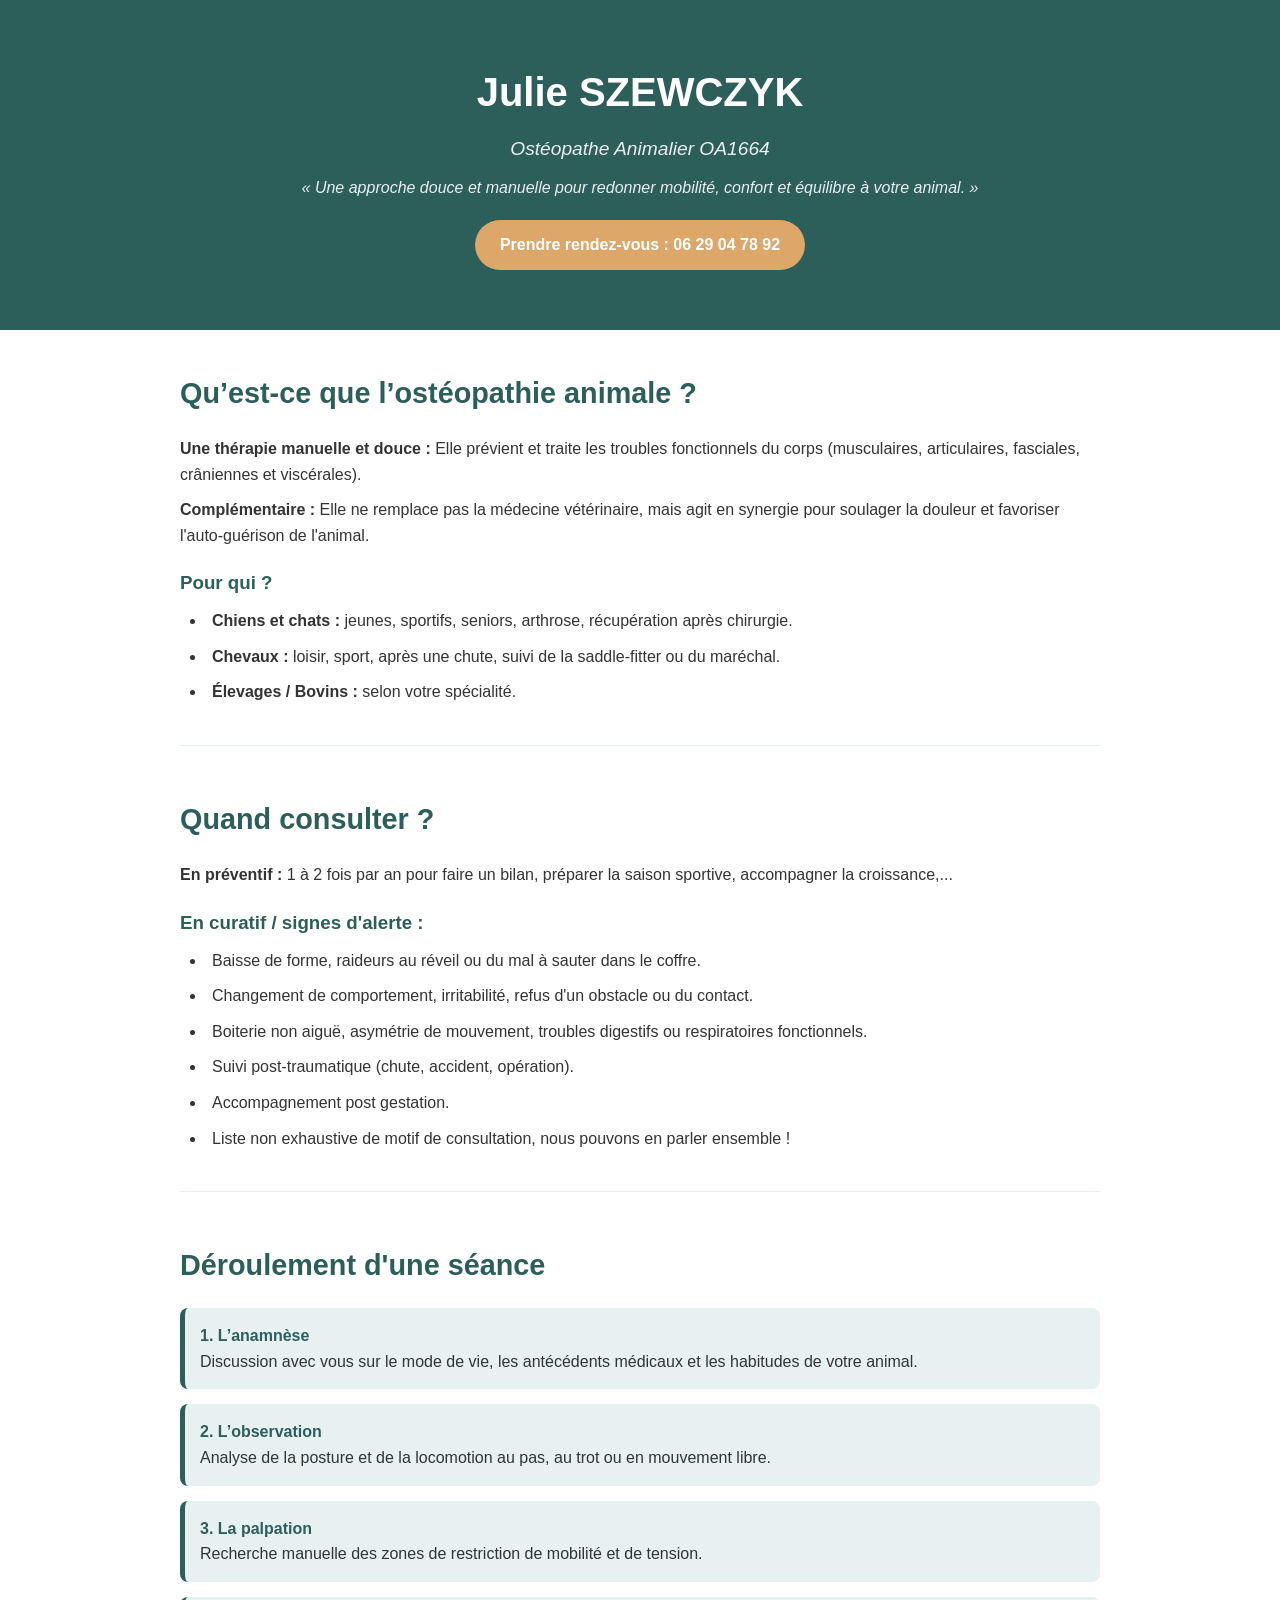
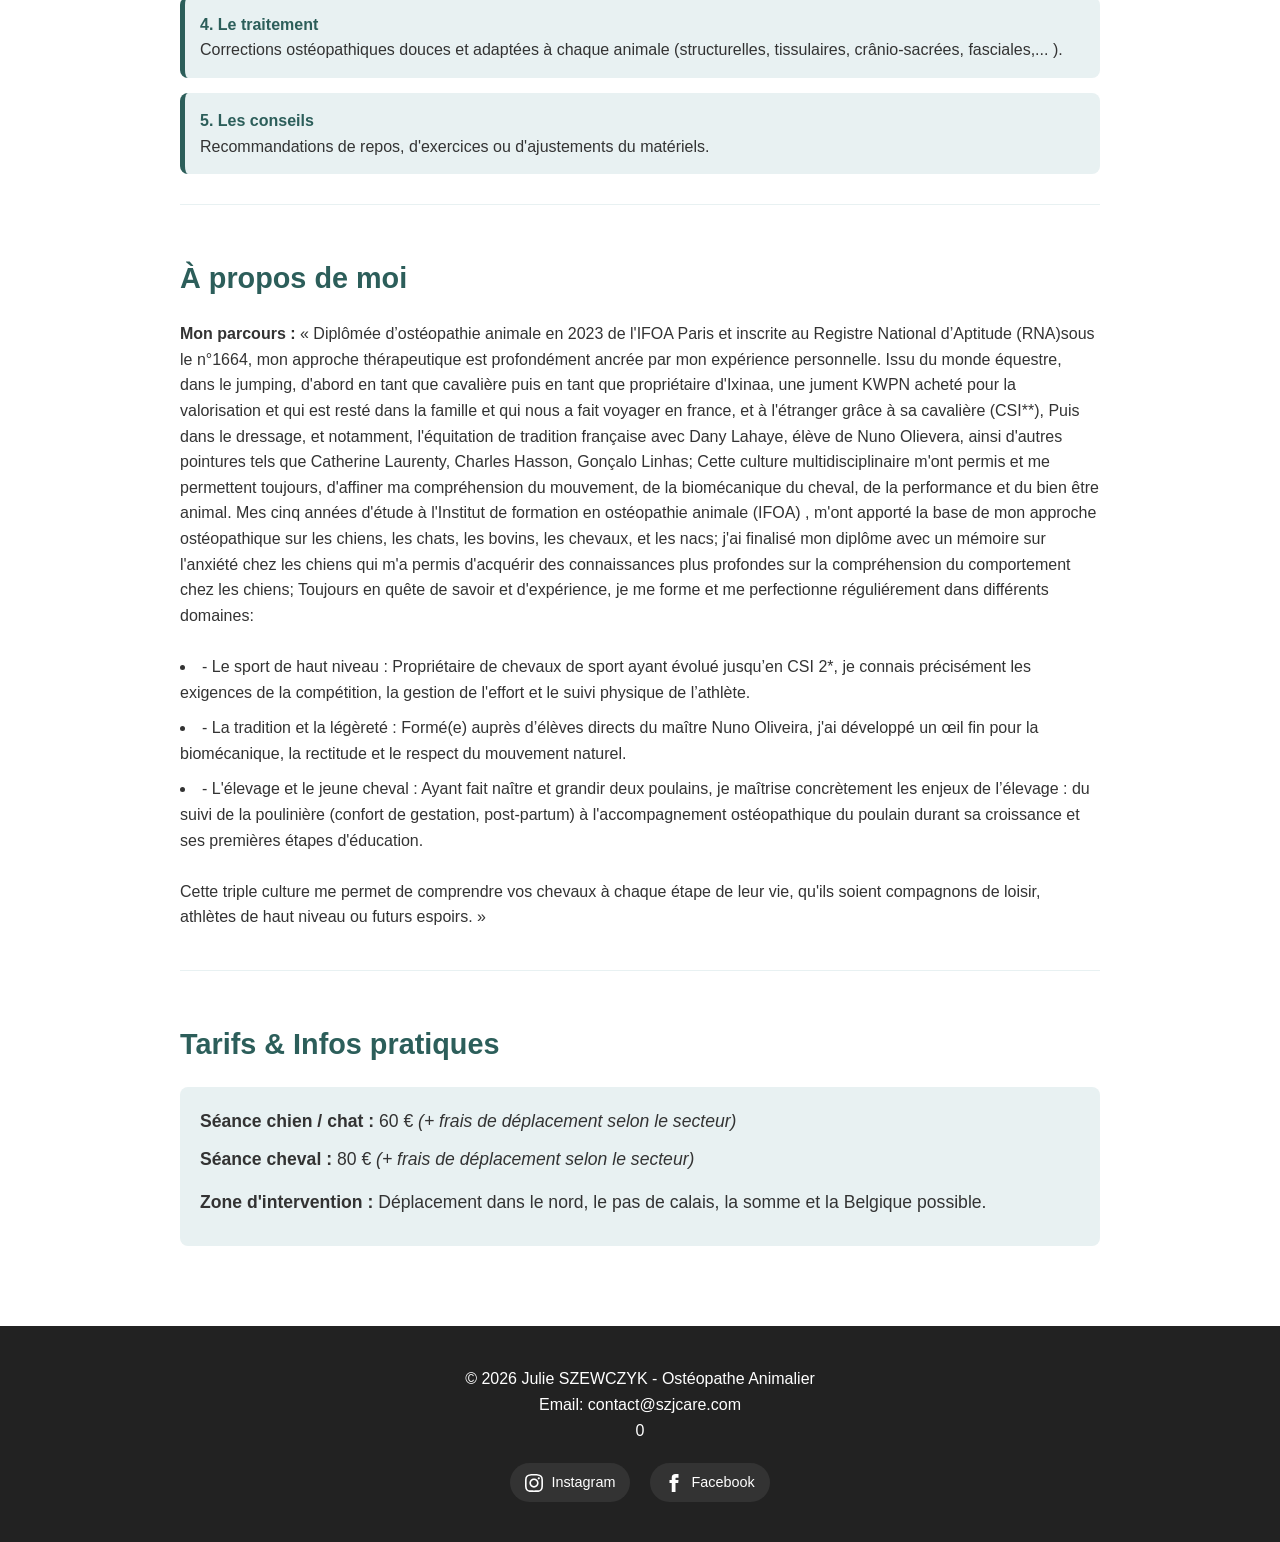
==== index.html @ c811818c "Add files via upload" ====
<!DOCTYPE html>
<html lang="fr">
<head>
    <meta charset="UTF-8">
    <meta name="viewport" content="width=device-width, initial-scale=1.0">
    <title>SZJCARE</title>
    <style>
        :root {
            --primary: #2c5e5a;
            --secondary: #e8f1f2;
            --text: #333333;
            --light: #ffffff;
            --accent: #dca769;
        }
        * {
            box-sizing: border-box;
            margin: 0;
            padding: 0;
        }
        body {
            font-family: 'Segoe UI', Tahoma, Geneva, Verdana, sans-serif;
            line-height: 1.6;
            color: var(--text);
            background-color: var(--light);
        }
        header {
            background-color: var(--primary);
            color: var(--light);
            padding: 60px 20px;
            text-align: center;
        }
        header h1 {
            font-size: 2.5rem;
            margin-bottom: 10px;
        }
        header p {
            font-size: 1.2rem;
            font-style: italic;
            opacity: 0.9;
        }
        .cta-btn {
            display: inline-block;
            background-color: var(--accent);
            color: var(--light);
            padding: 12px 25px;
            text-decoration: none;
            border-radius: 25px;
            font-weight: bold;
            margin-top: 20px;
            transition: background 0.3s;
        }
        .cta-btn:hover {
            background-color: #c79255;
        }
        .container {
            max-width: 960px;
            margin: 40px auto;
            padding: 0 20px;
        }
        section {
            margin-bottom: 50px;
            padding-bottom: 30px;
            border-bottom: 1px solid var(--secondary);
        }
        section:last-child {
            border-bottom: none;
        }
        h2 {
            color: var(--primary);
            margin-bottom: 20px;
            font-size: 1.8rem;
        }
        ul {
            list-style-position: inside;
            margin-left: 10px;
        }
        li {
            margin-bottom: 10px;
        }
        .steps {
            display: flex;
            flex-direction: column;
            gap: 15px;
        }
        .step-item {
            background: var(--secondary);
            padding: 15px;
            border-radius: 8px;
            border-left: 5px solid var(--primary);
        }
        .step-title {
            font-weight: bold;
            color: var(--primary);
        }
        .tarifs-box {
            background: var(--secondary);
            padding: 20px;
            border-radius: 8px;
            margin-top: 20px;
        }
        .tarifs-box p {
            margin-bottom: 10px;
            font-size: 1.1rem;
        }
        footer {
            background: #222;
            color: var(--light);
            text-align: center;
            padding: 40px 20px;
            margin-top: 50px;
        }
        .social-icons {
            margin-top: 20px;
            display: flex;
            justify-content: center;
            gap: 20px;
        }
        .social-icons a {
            color: var(--light);
            text-decoration: none;
            display: inline-flex;
            align-items: center;
            gap: 8px;
            background: #333;
            padding: 8px 15px;
            border-radius: 20px;
            font-size: 0.9rem;
            transition: background 0.3s;
        }
        .social-icons a:hover {
            background: var(--accent);
        }
        .social-icons svg {
            width: 18px;
            height: 18px;
            fill: currentColor;
        }
    </style>
</head>
<body>

    <header>
        <h1>Julie SZEWCZYK</h1>
        <p>Ostéopathe Animalier OA1664</p>
        <p style="font-size: 1rem; margin-top: 10px;">« Une approche douce et manuelle pour redonner mobilité, confort et équilibre à votre animal. »</p>
        <a href="tel:0629047892" class="cta-btn">Prendre rendez-vous : 06 29 04 78 92</a>
    </header>

    <div class="container">
        <section id="presentation">
            <h2>Qu’est-ce que l’ostéopathie animale ?</h2>
            <p><strong>Une thérapie manuelle et douce :</strong> Elle prévient et traite les troubles fonctionnels du corps (musculaires, articulaires, fasciales, crâniennes et viscérales).</p>
            <p style="margin-top: 10px;"><strong>Complémentaire :</strong> Elle ne remplace pas la médecine vétérinaire, mais agit en synergie pour soulager la douleur et favoriser l'auto-guérison de l'animal.</p>
            <h3 style="margin-top: 20px; color: var(--primary);">Pour qui ?</h3>
            <ul style="margin-top: 10px;">
                <li><strong>Chiens et chats :</strong> jeunes, sportifs, seniors, arthrose, récupération après chirurgie.</li>
                <li><strong>Chevaux :</strong> loisir, sport, après une chute, suivi de la saddle-fitter ou du maréchal.</li>
                <li><strong>Élevages / Bovins :</strong> selon votre spécialité.</li>
            </ul>
        </section>

        <section id="quand-consulter">
            <h2>Quand consulter ?</h2>
            <p><strong>En préventif :</strong> 1 à 2 fois par an pour faire un bilan, préparer la saison sportive, accompagner la croissance,...</p>
            <h3 style="margin-top: 20px; color: var(--primary);">En curatif / signes d'alerte :</h3>
            <ul style="margin-top: 10px;">
                <li>Baisse de forme, raideurs au réveil ou du mal à sauter dans le coffre.</li>
                <li>Changement de comportement, irritabilité, refus d'un obstacle ou du contact.</li>
                <li>Boiterie non aiguë, asymétrie de mouvement, troubles digestifs ou respiratoires fonctionnels.</li>
                <li>Suivi post-traumatique (chute, accident, opération).</li>
				<li>Accompagnement post gestation. </li>
				<li>Liste non exhaustive de motif de consultation, nous pouvons en parler ensemble ! </li>
            </ul>
        </section>

        <section id="deroulement">
            <h2>Déroulement d'une séance</h2>
            <div class="steps">
                <div class="step-item">
                    <div class="step-title">1. L’anamnèse</div>
                    <p>Discussion avec vous sur le mode de vie, les antécédents médicaux et les habitudes de votre animal.</p>
                </div>
                <div class="step-item">
                    <div class="step-title">2. L’observation</div>
                    <p>Analyse de la posture et de la locomotion au pas, au trot ou en mouvement libre.</p>
                </div>
                <div class="step-item">
                    <div class="step-title">3. La palpation</div>
                    <p>Recherche manuelle des zones de restriction de mobilité et de tension.</p>
                </div>
                <div class="step-item">
                    <div class="step-title">4. Le traitement</div>
                    <p>Corrections ostéopathiques douces et adaptées à chaque animale (structurelles, tissulaires, crânio-sacrées, fasciales,... ).</p>
                </div>
                <div class="step-item">
                    <div class="step-title">5. Les conseils</div>
                    <p>Recommandations de repos, d'exercices ou d'ajustements du matériels.</p>
                </div>
            </div>
        </section>

        <section id="a-propos">
            <h2>À propos de moi</h2>
            <p><strong>Mon parcours :</strong> 
			« Diplômée d’ostéopathie animale en 2023 de l'IFOA Paris et inscrite au Registre National d’Aptitude (RNA)sous le n°1664, mon approche thérapeutique est profondément ancrée par mon expérience personnelle. Issu du monde équestre, dans le jumping, d'abord en tant que cavalière puis en tant que propriétaire d'Ixinaa, une jument KWPN acheté pour la valorisation et qui est resté dans la famille et qui nous a fait voyager en france, et à l'étranger grâce à sa cavalière (CSI**), Puis dans le dressage, et notamment, l'équitation de tradition française avec Dany Lahaye, élève de Nuno Olievera, ainsi d'autres pointures tels que Catherine Laurenty, Charles Hasson, Gonçalo Linhas; Cette culture multidisciplinaire m'ont permis et me permettent toujours, d'affiner ma compréhension du mouvement, de la biomécanique du cheval, de la performance et du bien être animal. Mes cinq années d'étude à l'Institut de formation en ostéopathie animale (IFOA) , m'ont apporté la base de mon approche ostéopathique sur les chiens, les chats, les bovins, les chevaux, et les nacs; j'ai finalisé mon diplôme avec un mémoire sur l'anxiété chez les chiens qui m'a permis d'acquérir des connaissances plus profondes sur la compréhension du comportement chez les chiens; Toujours en quête de savoir et d'expérience, je me forme et me perfectionne réguliérement dans différents domaines:
<p><br><li>- Le sport de haut niveau : Propriétaire de chevaux de sport ayant évolué jusqu’en CSI 2*, je connais précisément les exigences de la compétition, la gestion de l'effort et le suivi physique de l’athlète.
<p><li>- La tradition et la légèreté : Formé(e) auprès d’élèves directs du maître Nuno Oliveira, j'ai développé un œil fin pour la biomécanique, la rectitude et le respect du mouvement naturel.
<p><li>- L'élevage et le jeune cheval : Ayant fait naître et grandir deux poulains, je maîtrise concrètement les enjeux de l’élevage : du suivi de la poulinière (confort de gestation, post-partum) à l'accompagnement ostéopathique du poulain durant sa croissance et ses premières étapes d'éducation.
<p><br>Cette triple culture me permet de comprendre vos chevaux à chaque étape de leur vie, qu'ils soient compagnons de loisir, athlètes de haut niveau ou futurs espoirs. »

        </section>

        <section id="tarifs">
            <h2>Tarifs & Infos pratiques</h2>
            <div class="tarifs-box">
                <p><strong>Séance chien / chat :</strong> 60 € <em>(+ frais de déplacement selon le secteur)</em></p>
                <p><strong>Séance cheval :</strong> 80 € <em>(+ frais de déplacement selon le secteur)</em></p>
                <p style="margin-top: 15px;"><strong>Zone d'intervention :</strong> Déplacement dans le nord, le pas de calais, la somme et la Belgique possible.</p>
            </div>
        </section>
    </div>

    <footer>
        <p>© 2026 Julie SZEWCZYK - Ostéopathe Animalier</p>
        <p>Email: contact@szjcare.com</p>
        0
        <div class="social-icons">
            <!-- Instagram Icon -->
            <a href="https://instagram.com/szjosteo" target="_blank">
                <svg viewBox="0 0 24 24"><path d="M12 2.163c3.204 0 3.584.012 4.85.07 3.252.148 4.771 1.691 4.919 4.919.058 1.265.069 1.645.069 4.849 0 3.205-.012 3.584-.069 4.849-.149 3.225-1.664 4.771-4.919 4.919-1.266.058-1.644.07-4.85.07-3.204 0-3.584-.012-4.849-.07-3.26-.149-4.771-1.699-4.919-4.92-.058-1.265-.07-1.644-.07-4.849 0-3.204.013-3.583.07-4.849.149-3.227 1.664-4.771 4.919-4.919 1.266-.057 1.645-.069 4.849-.069zm0-2c-3.259 0-3.667.014-4.947.072-4.358.2-6.78 2.618-6.98 6.98-.059 1.281-.073 1.689-.073 4.948 0 3.259.014 3.668.072 4.948.2 4.358 2.618 6.78 6.98 6.98 1.281.058 1.689.072 4.948.072 3.259 0 3.668-.014 4.948-.072 4.354-.2 6.782-2.618 6.979-6.98.059-1.28.073-1.689.073-4.948 0-3.259-.014-3.667-.072-4.947-.196-4.354-2.617-6.78-6.979-6.98-1.281-.059-1.69-.073-4.949-.073zm0 5.838c-3.403 0-6.162 2.759-6.162 6.162s2.759 6.163 6.162 6.163 6.162-2.759 6.162-6.163c0-3.403-2.759-6.162-6.162-6.162zm0 10.162c-2.209 0-4-1.79-4-4 0-2.209 1.791-4 4-4s4 1.791 4 4c0 2.21-1.791 4-4 4zm6.406-11.845c-.796 0-1.441.645-1.441 1.44s.645 1.44 1.441 1.44c.795 0 1.439-.645 1.439-1.44s-.644-1.44-1.439-1.44z"/></svg>
                Instagram
            </a>
            <!-- Facebook Icon -->
            <a href="https://facebook.com" target="_blank">
                <svg viewBox="0 0 24 24"><path d="M9 8h-3v4h3v12h5v-12h3.642l.358-4h-4v-1.667c0-.955.192-1.333 1.115-1.333h2.885v-5h-3.808c-3.596 0-5.192 1.583-5.192 4.615v3.385z"/></svg>
                Facebook
            </a>
        </div>
    </footer>

</body>
</html>
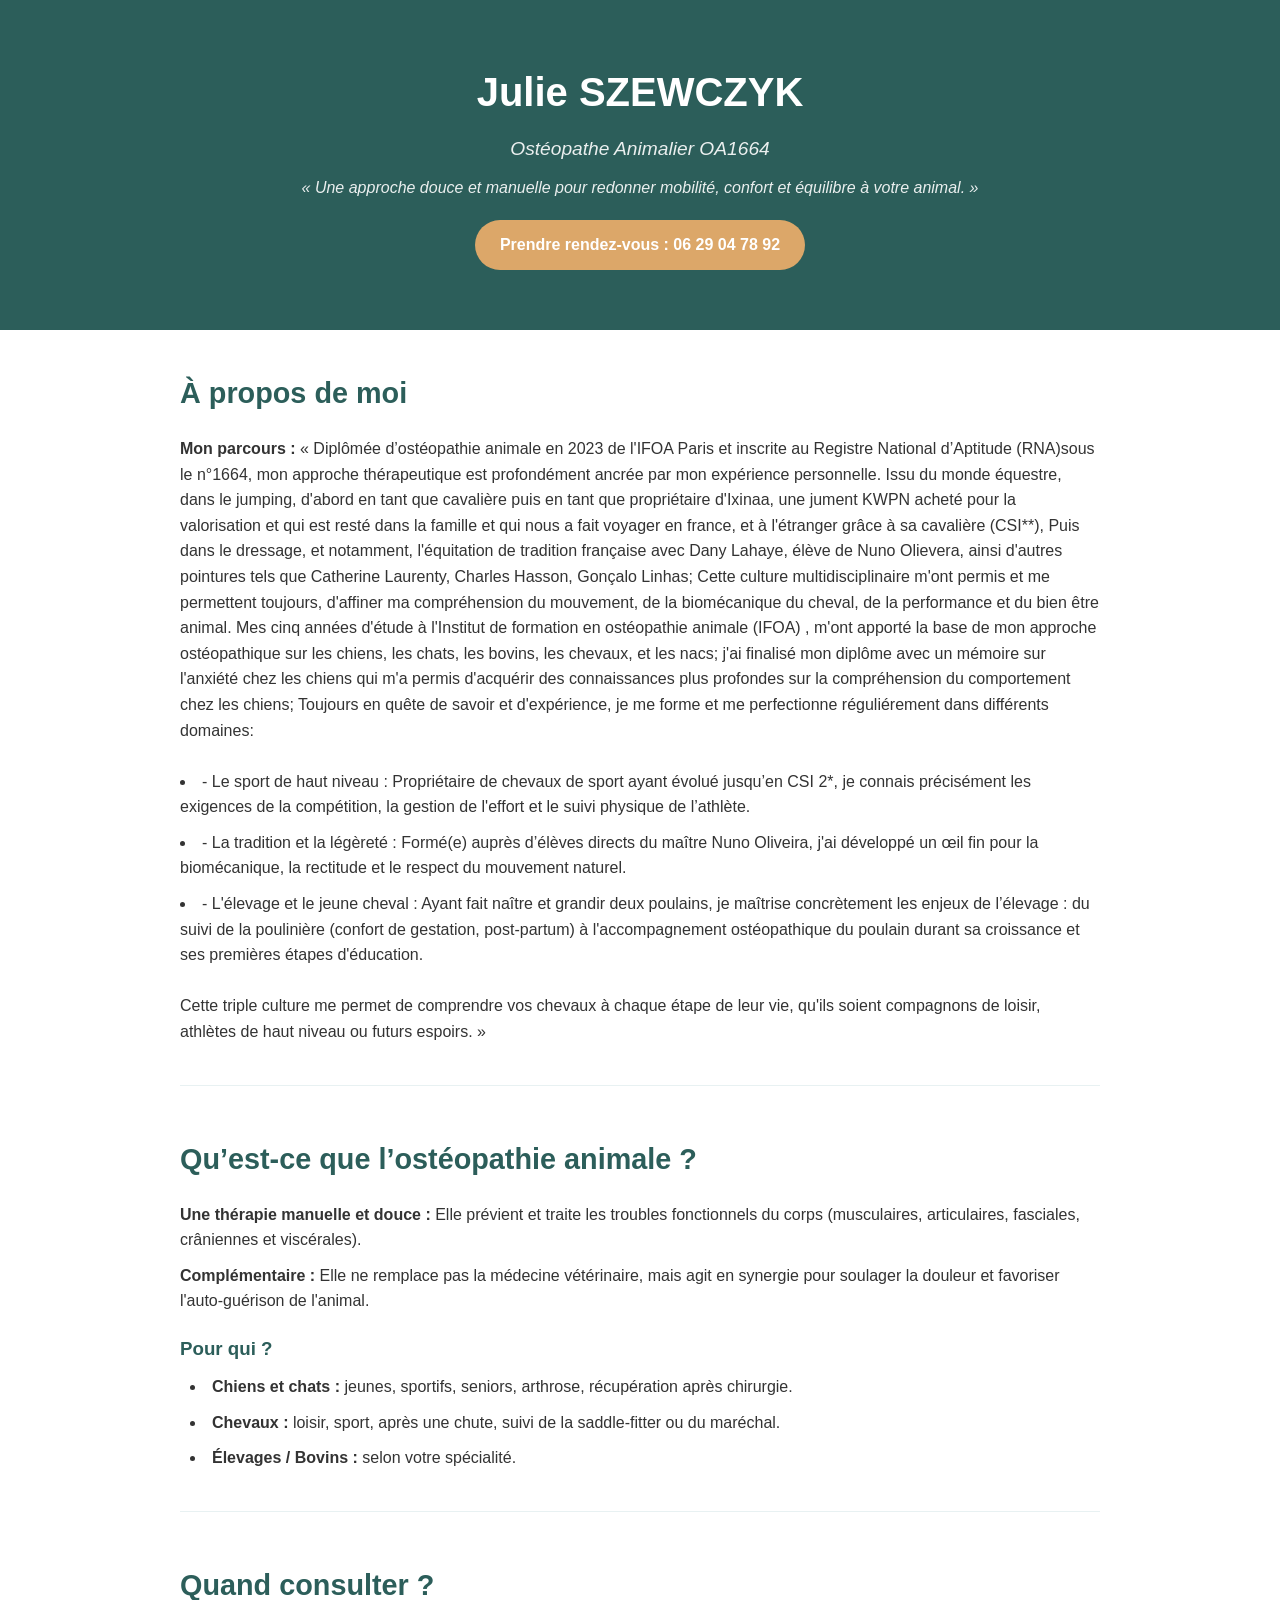
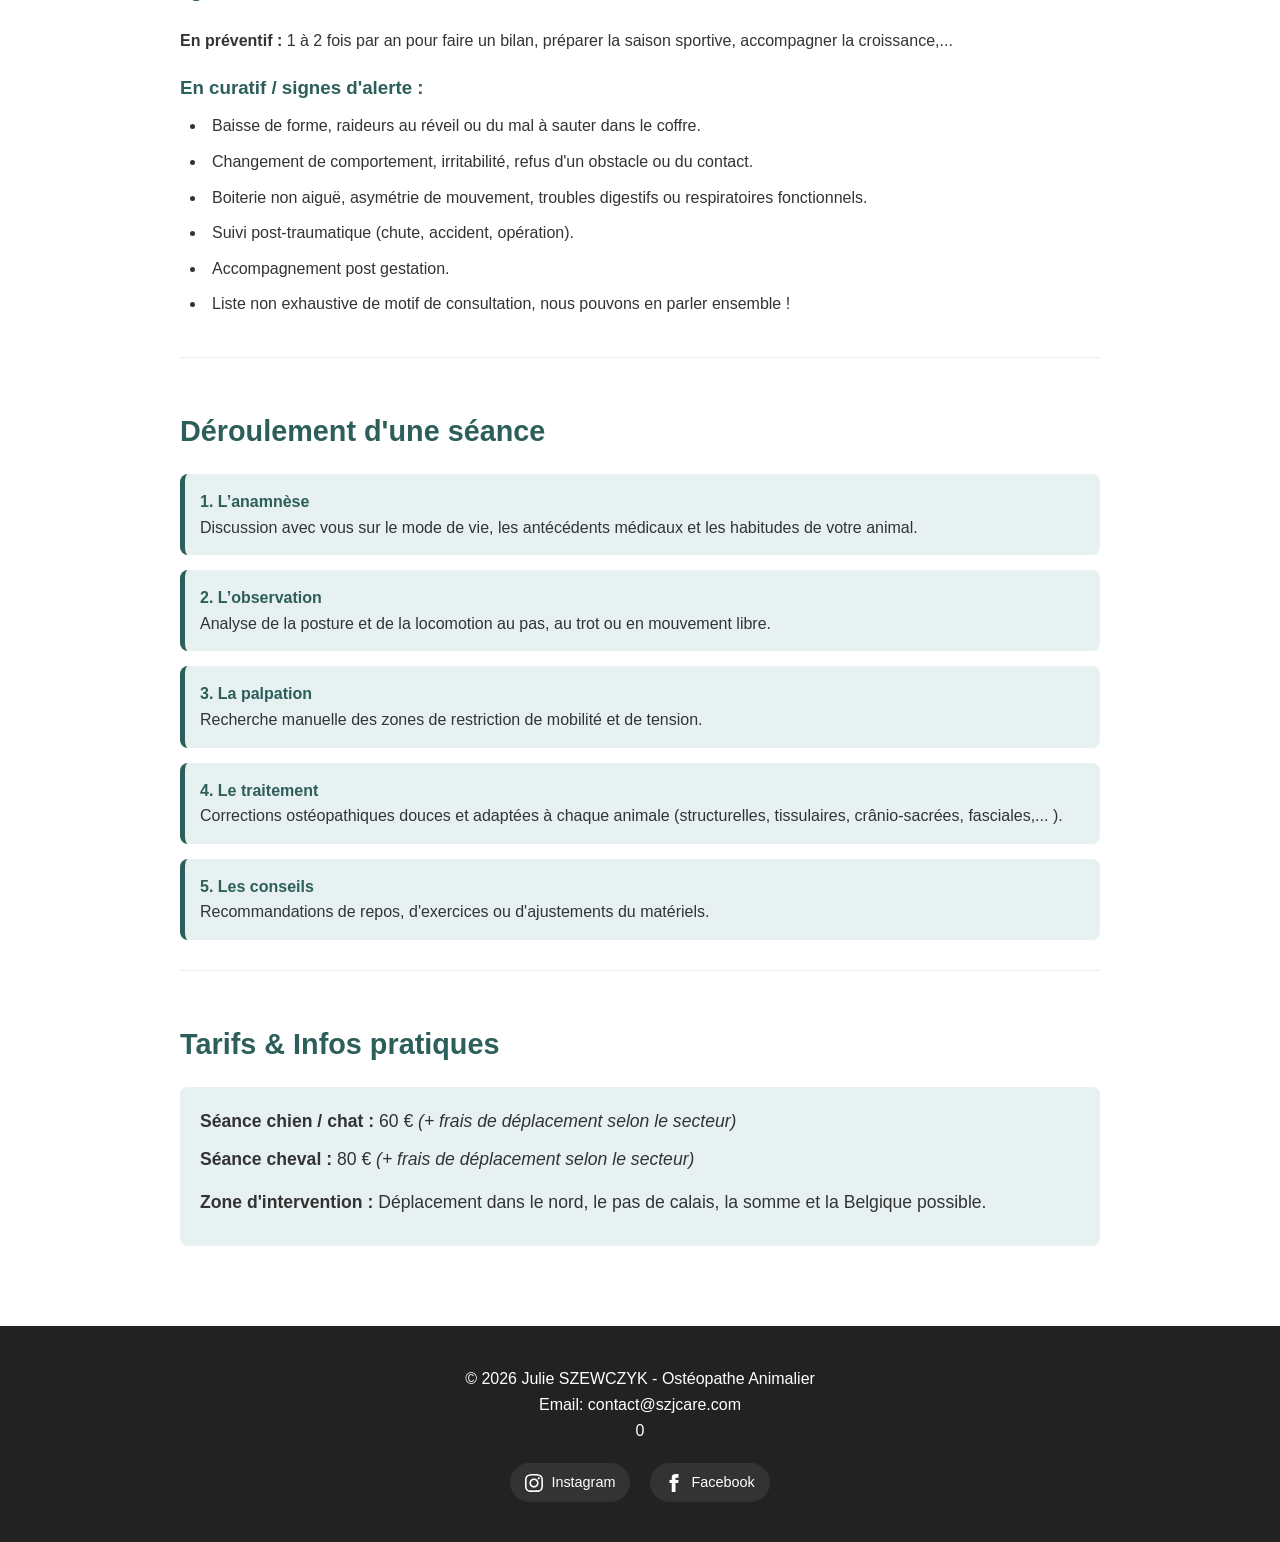
==== commit b5275141: "Add files via upload" ====
--- a/index.html
+++ b/index.html
@@ -147,6 +147,17 @@
     </header>
 
     <div class="container">
+	        <section id="a-propos">
+            <h2>À propos de moi</h2>
+            <p><strong>Mon parcours :</strong> 
+			« Diplômée d’ostéopathie animale en 2023 de l'IFOA Paris et inscrite au Registre National d’Aptitude (RNA)sous le n°1664, mon approche thérapeutique est profondément ancrée par mon expérience personnelle. Issu du monde équestre, dans le jumping, d'abord en tant que cavalière puis en tant que propriétaire d'Ixinaa, une jument KWPN acheté pour la valorisation et qui est resté dans la famille et qui nous a fait voyager en france, et à l'étranger grâce à sa cavalière (CSI**), Puis dans le dressage, et notamment, l'équitation de tradition française avec Dany Lahaye, élève de Nuno Olievera, ainsi d'autres pointures tels que Catherine Laurenty, Charles Hasson, Gonçalo Linhas; Cette culture multidisciplinaire m'ont permis et me permettent toujours, d'affiner ma compréhension du mouvement, de la biomécanique du cheval, de la performance et du bien être animal. Mes cinq années d'étude à l'Institut de formation en ostéopathie animale (IFOA) , m'ont apporté la base de mon approche ostéopathique sur les chiens, les chats, les bovins, les chevaux, et les nacs; j'ai finalisé mon diplôme avec un mémoire sur l'anxiété chez les chiens qui m'a permis d'acquérir des connaissances plus profondes sur la compréhension du comportement chez les chiens; Toujours en quête de savoir et d'expérience, je me forme et me perfectionne réguliérement dans différents domaines:
+<p><br><li>- Le sport de haut niveau : Propriétaire de chevaux de sport ayant évolué jusqu’en CSI 2*, je connais précisément les exigences de la compétition, la gestion de l'effort et le suivi physique de l’athlète.
+<p><li>- La tradition et la légèreté : Formé(e) auprès d’élèves directs du maître Nuno Oliveira, j'ai développé un œil fin pour la biomécanique, la rectitude et le respect du mouvement naturel.
+<p><li>- L'élevage et le jeune cheval : Ayant fait naître et grandir deux poulains, je maîtrise concrètement les enjeux de l’élevage : du suivi de la poulinière (confort de gestation, post-partum) à l'accompagnement ostéopathique du poulain durant sa croissance et ses premières étapes d'éducation.
+<p><br>Cette triple culture me permet de comprendre vos chevaux à chaque étape de leur vie, qu'ils soient compagnons de loisir, athlètes de haut niveau ou futurs espoirs. »
+
+        </section>
+
         <section id="presentation">
             <h2>Qu’est-ce que l’ostéopathie animale ?</h2>
             <p><strong>Une thérapie manuelle et douce :</strong> Elle prévient et traite les troubles fonctionnels du corps (musculaires, articulaires, fasciales, crâniennes et viscérales).</p>
@@ -198,18 +209,6 @@
                 </div>
             </div>
         </section>
-
-        <section id="a-propos">
-            <h2>À propos de moi</h2>
-            <p><strong>Mon parcours :</strong> 
-			« Diplômée d’ostéopathie animale en 2023 de l'IFOA Paris et inscrite au Registre National d’Aptitude (RNA)sous le n°1664, mon approche thérapeutique est profondément ancrée par mon expérience personnelle. Issu du monde équestre, dans le jumping, d'abord en tant que cavalière puis en tant que propriétaire d'Ixinaa, une jument KWPN acheté pour la valorisation et qui est resté dans la famille et qui nous a fait voyager en france, et à l'étranger grâce à sa cavalière (CSI**), Puis dans le dressage, et notamment, l'équitation de tradition française avec Dany Lahaye, élève de Nuno Olievera, ainsi d'autres pointures tels que Catherine Laurenty, Charles Hasson, Gonçalo Linhas; Cette culture multidisciplinaire m'ont permis et me permettent toujours, d'affiner ma compréhension du mouvement, de la biomécanique du cheval, de la performance et du bien être animal. Mes cinq années d'étude à l'Institut de formation en ostéopathie animale (IFOA) , m'ont apporté la base de mon approche ostéopathique sur les chiens, les chats, les bovins, les chevaux, et les nacs; j'ai finalisé mon diplôme avec un mémoire sur l'anxiété chez les chiens qui m'a permis d'acquérir des connaissances plus profondes sur la compréhension du comportement chez les chiens; Toujours en quête de savoir et d'expérience, je me forme et me perfectionne réguliérement dans différents domaines:
-<p><br><li>- Le sport de haut niveau : Propriétaire de chevaux de sport ayant évolué jusqu’en CSI 2*, je connais précisément les exigences de la compétition, la gestion de l'effort et le suivi physique de l’athlète.
-<p><li>- La tradition et la légèreté : Formé(e) auprès d’élèves directs du maître Nuno Oliveira, j'ai développé un œil fin pour la biomécanique, la rectitude et le respect du mouvement naturel.
-<p><li>- L'élevage et le jeune cheval : Ayant fait naître et grandir deux poulains, je maîtrise concrètement les enjeux de l’élevage : du suivi de la poulinière (confort de gestation, post-partum) à l'accompagnement ostéopathique du poulain durant sa croissance et ses premières étapes d'éducation.
-<p><br>Cette triple culture me permet de comprendre vos chevaux à chaque étape de leur vie, qu'ils soient compagnons de loisir, athlètes de haut niveau ou futurs espoirs. »
-
-        </section>
-
         <section id="tarifs">
             <h2>Tarifs & Infos pratiques</h2>
             <div class="tarifs-box">
@@ -218,6 +217,7 @@
                 <p style="margin-top: 15px;"><strong>Zone d'intervention :</strong> Déplacement dans le nord, le pas de calais, la somme et la Belgique possible.</p>
             </div>
         </section>
+
     </div>
 
     <footer>
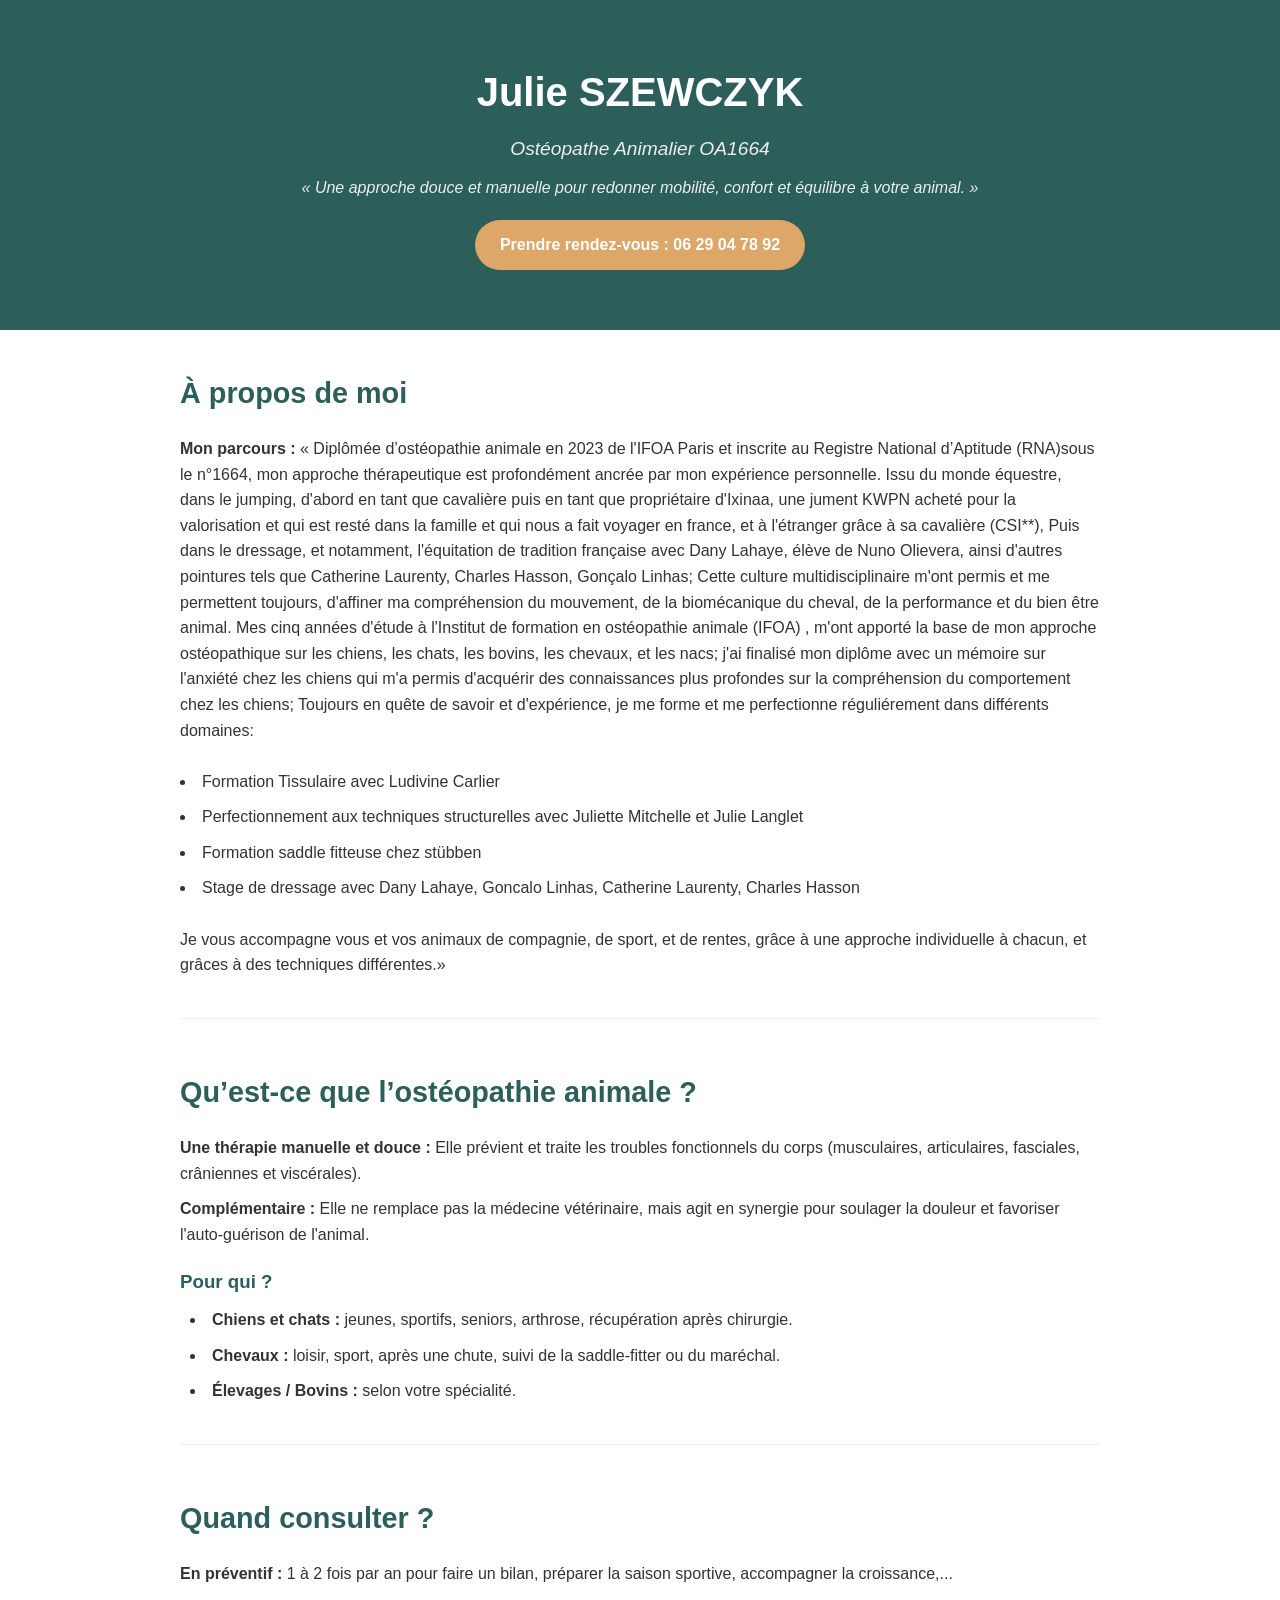
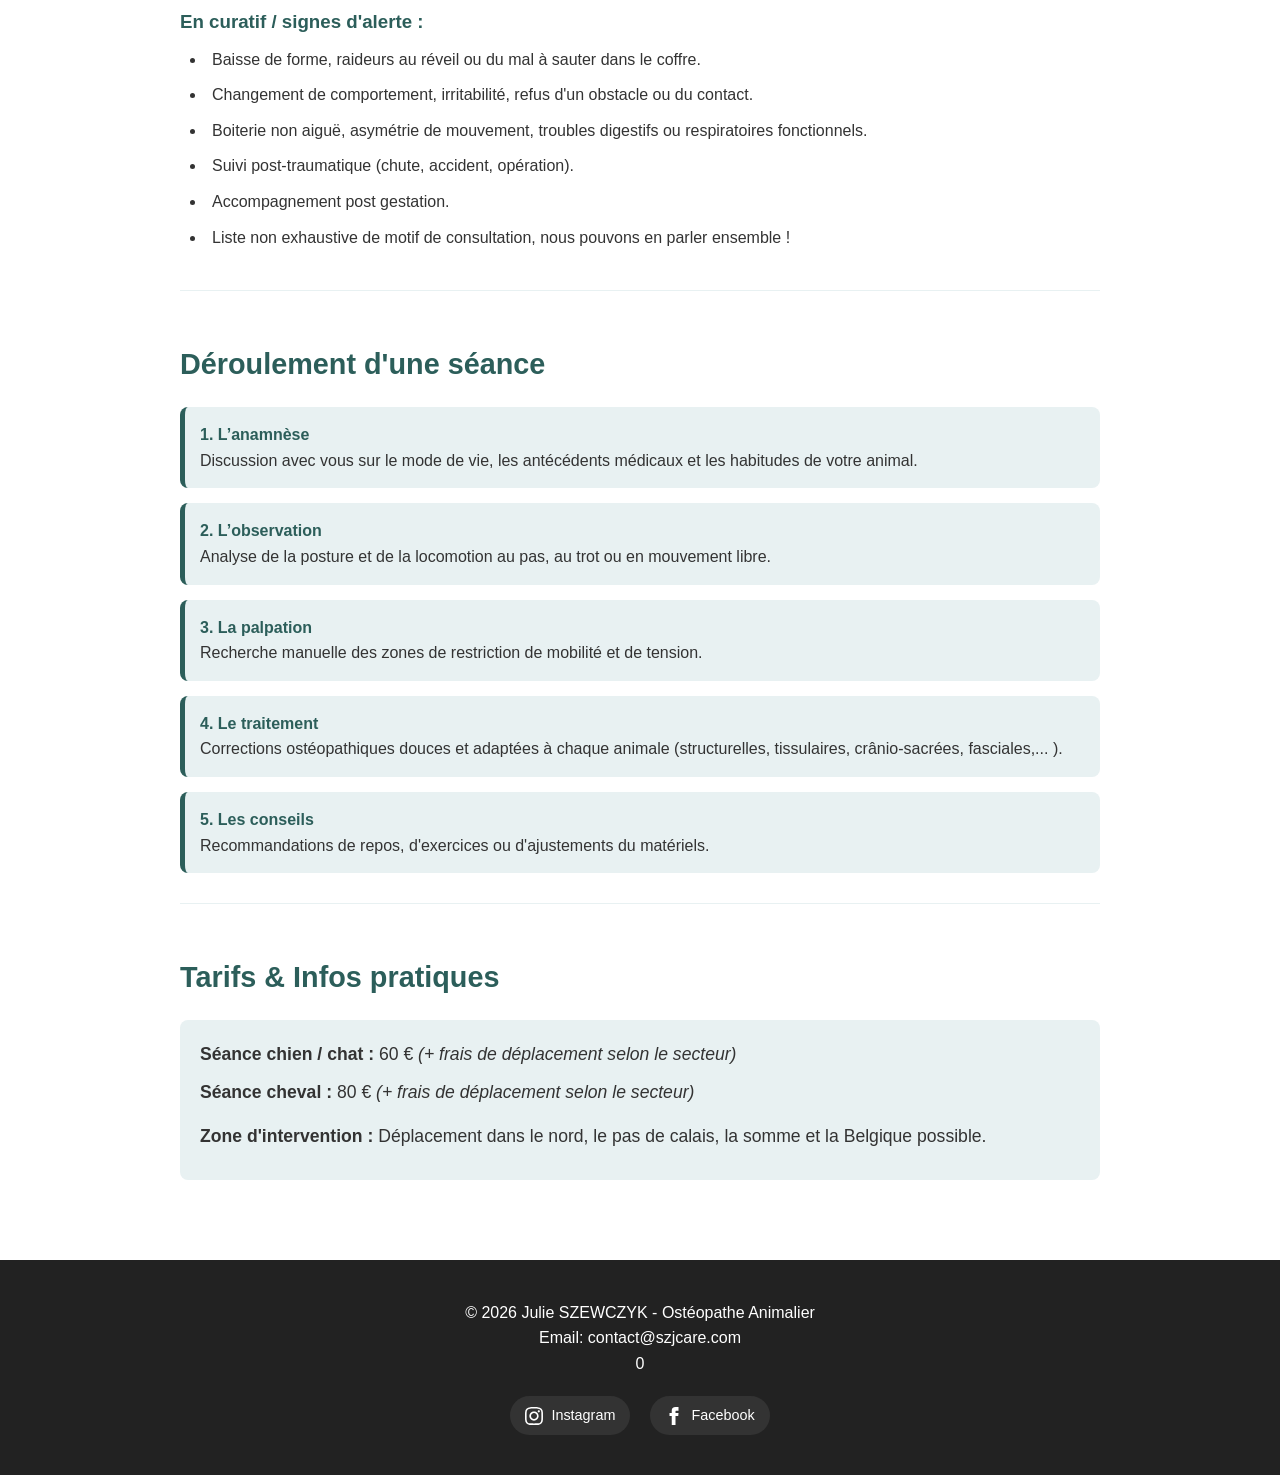
==== commit 59a2a2d6: "Add files via upload" ====
--- a/index.html
+++ b/index.html
@@ -151,10 +151,11 @@
             <h2>À propos de moi</h2>
             <p><strong>Mon parcours :</strong> 
 			« Diplômée d’ostéopathie animale en 2023 de l'IFOA Paris et inscrite au Registre National d’Aptitude (RNA)sous le n°1664, mon approche thérapeutique est profondément ancrée par mon expérience personnelle. Issu du monde équestre, dans le jumping, d'abord en tant que cavalière puis en tant que propriétaire d'Ixinaa, une jument KWPN acheté pour la valorisation et qui est resté dans la famille et qui nous a fait voyager en france, et à l'étranger grâce à sa cavalière (CSI**), Puis dans le dressage, et notamment, l'équitation de tradition française avec Dany Lahaye, élève de Nuno Olievera, ainsi d'autres pointures tels que Catherine Laurenty, Charles Hasson, Gonçalo Linhas; Cette culture multidisciplinaire m'ont permis et me permettent toujours, d'affiner ma compréhension du mouvement, de la biomécanique du cheval, de la performance et du bien être animal. Mes cinq années d'étude à l'Institut de formation en ostéopathie animale (IFOA) , m'ont apporté la base de mon approche ostéopathique sur les chiens, les chats, les bovins, les chevaux, et les nacs; j'ai finalisé mon diplôme avec un mémoire sur l'anxiété chez les chiens qui m'a permis d'acquérir des connaissances plus profondes sur la compréhension du comportement chez les chiens; Toujours en quête de savoir et d'expérience, je me forme et me perfectionne réguliérement dans différents domaines:
-<p><br><li>- Le sport de haut niveau : Propriétaire de chevaux de sport ayant évolué jusqu’en CSI 2*, je connais précisément les exigences de la compétition, la gestion de l'effort et le suivi physique de l’athlète.
-<p><li>- La tradition et la légèreté : Formé(e) auprès d’élèves directs du maître Nuno Oliveira, j'ai développé un œil fin pour la biomécanique, la rectitude et le respect du mouvement naturel.
-<p><li>- L'élevage et le jeune cheval : Ayant fait naître et grandir deux poulains, je maîtrise concrètement les enjeux de l’élevage : du suivi de la poulinière (confort de gestation, post-partum) à l'accompagnement ostéopathique du poulain durant sa croissance et ses premières étapes d'éducation.
-<p><br>Cette triple culture me permet de comprendre vos chevaux à chaque étape de leur vie, qu'ils soient compagnons de loisir, athlètes de haut niveau ou futurs espoirs. »
+<p><br><li>Formation Tissulaire avec Ludivine Carlier
+<p><li>Perfectionnement aux techniques structurelles avec Juliette Mitchelle et Julie Langlet
+<p><li>Formation saddle fitteuse chez stübben
+<p><li>Stage de dressage avec Dany Lahaye, Goncalo Linhas, Catherine Laurenty, Charles Hasson
+<p><br>Je vous accompagne vous et vos animaux de compagnie, de sport, et de rentes, grâce à une approche individuelle à chacun, et grâces à des techniques différentes.»
 
         </section>
 
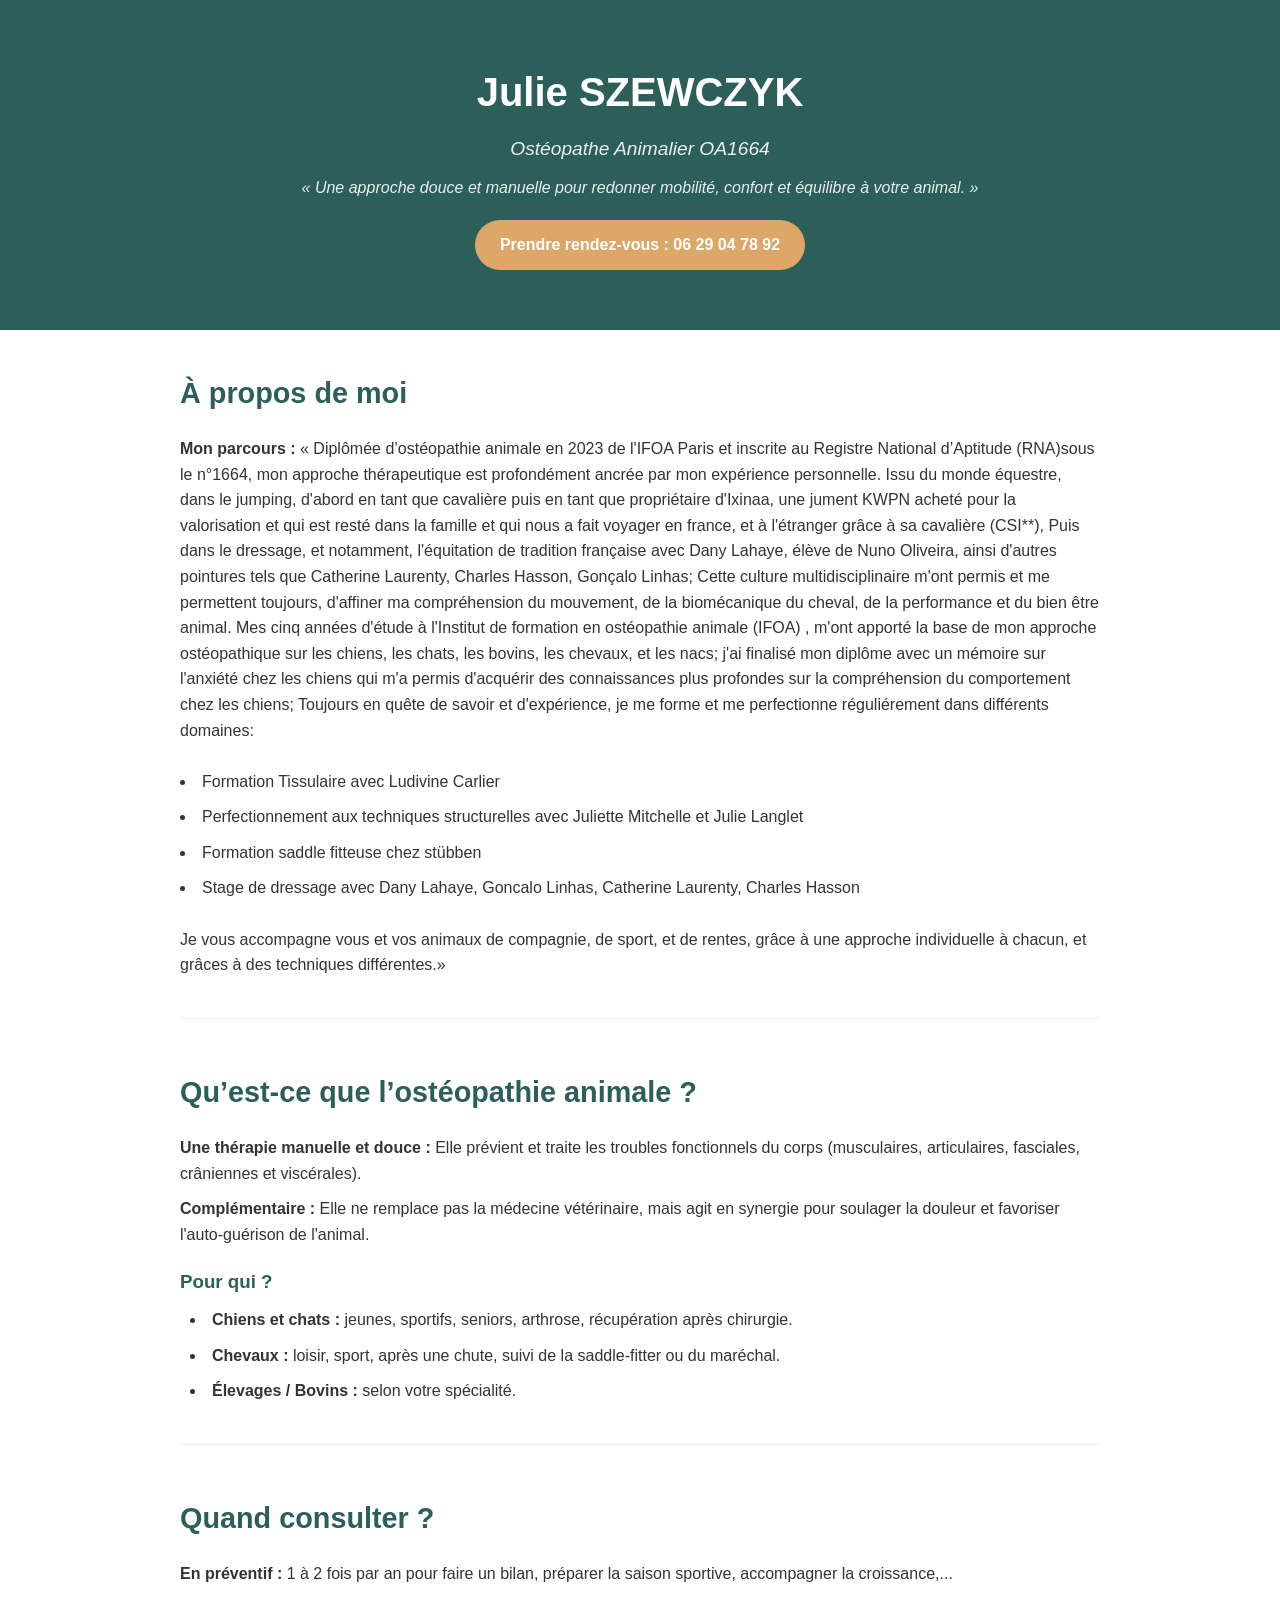
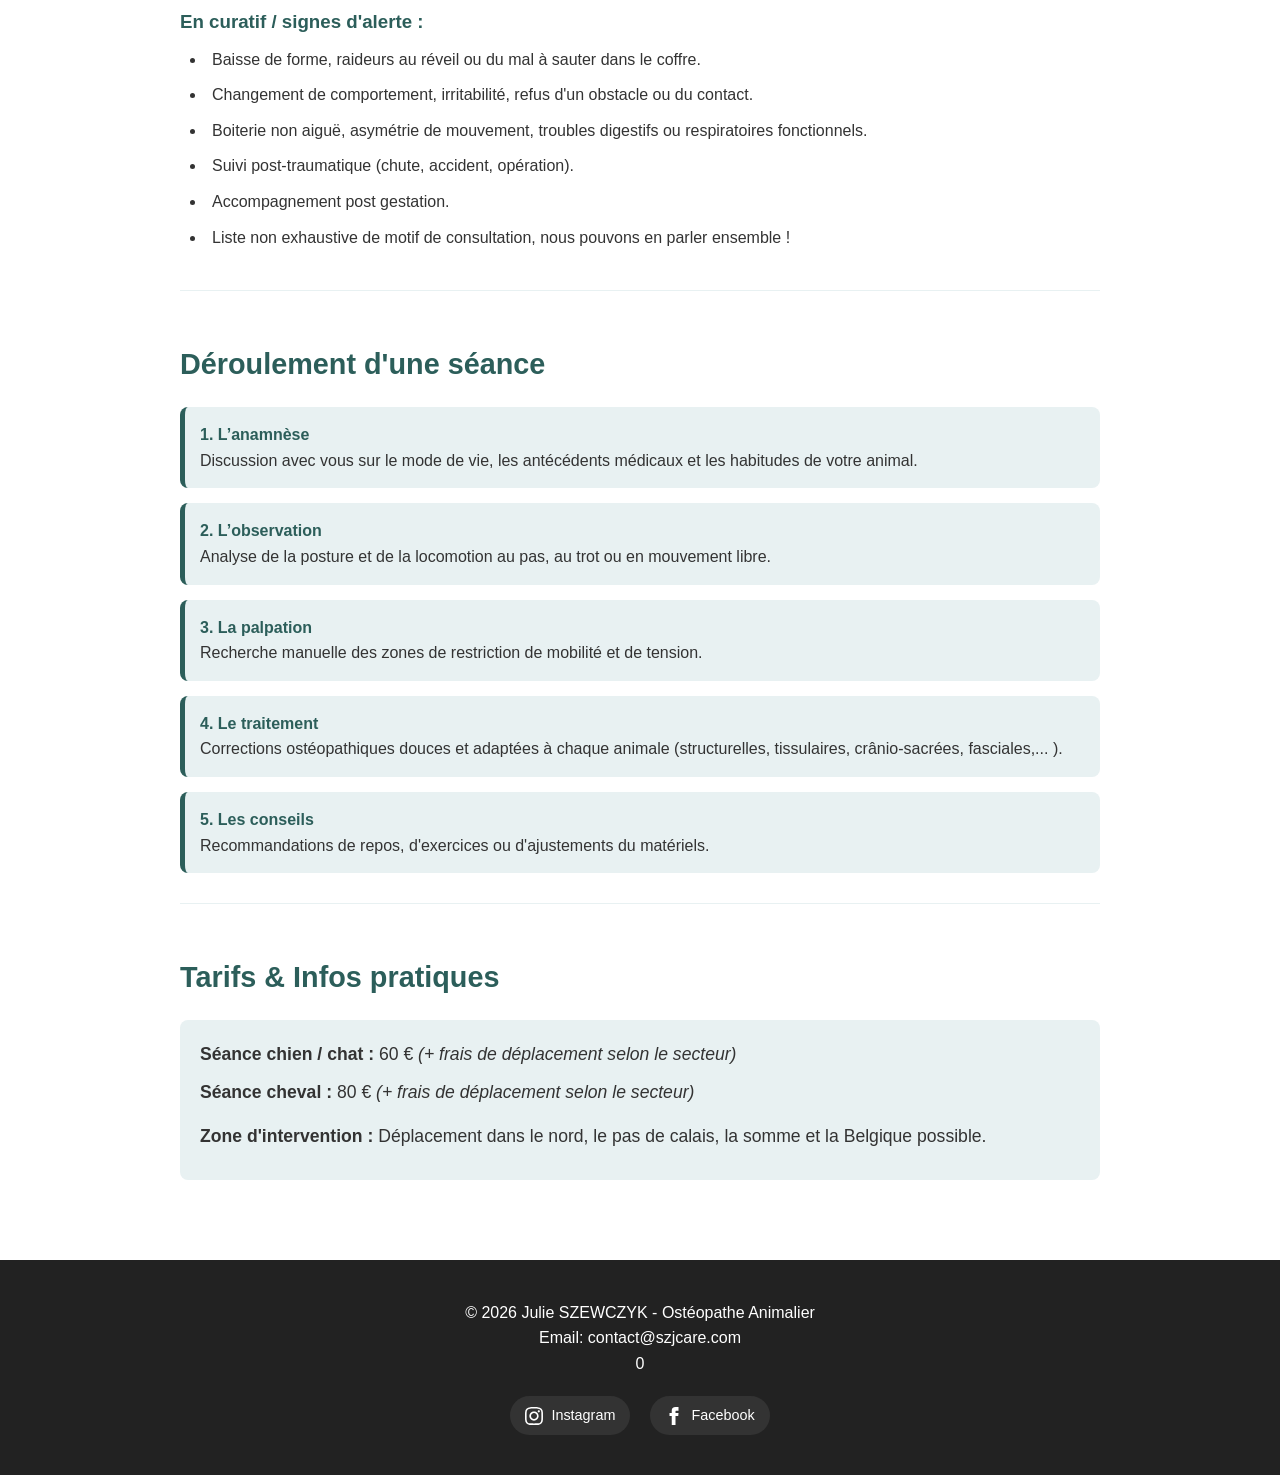
==== commit 01d526eb: "Add files via upload" ====
--- a/index.html
+++ b/index.html
@@ -150,7 +150,7 @@
 	        <section id="a-propos">
             <h2>À propos de moi</h2>
             <p><strong>Mon parcours :</strong> 
-			« Diplômée d’ostéopathie animale en 2023 de l'IFOA Paris et inscrite au Registre National d’Aptitude (RNA)sous le n°1664, mon approche thérapeutique est profondément ancrée par mon expérience personnelle. Issu du monde équestre, dans le jumping, d'abord en tant que cavalière puis en tant que propriétaire d'Ixinaa, une jument KWPN acheté pour la valorisation et qui est resté dans la famille et qui nous a fait voyager en france, et à l'étranger grâce à sa cavalière (CSI**), Puis dans le dressage, et notamment, l'équitation de tradition française avec Dany Lahaye, élève de Nuno Olievera, ainsi d'autres pointures tels que Catherine Laurenty, Charles Hasson, Gonçalo Linhas; Cette culture multidisciplinaire m'ont permis et me permettent toujours, d'affiner ma compréhension du mouvement, de la biomécanique du cheval, de la performance et du bien être animal. Mes cinq années d'étude à l'Institut de formation en ostéopathie animale (IFOA) , m'ont apporté la base de mon approche ostéopathique sur les chiens, les chats, les bovins, les chevaux, et les nacs; j'ai finalisé mon diplôme avec un mémoire sur l'anxiété chez les chiens qui m'a permis d'acquérir des connaissances plus profondes sur la compréhension du comportement chez les chiens; Toujours en quête de savoir et d'expérience, je me forme et me perfectionne réguliérement dans différents domaines:
+			« Diplômée d’ostéopathie animale en 2023 de l'IFOA Paris et inscrite au Registre National d’Aptitude (RNA)sous le n°1664, mon approche thérapeutique est profondément ancrée par mon expérience personnelle. Issu du monde équestre, dans le jumping, d'abord en tant que cavalière puis en tant que propriétaire d'Ixinaa, une jument KWPN acheté pour la valorisation et qui est resté dans la famille et qui nous a fait voyager en france, et à l'étranger grâce à sa cavalière (CSI**), Puis dans le dressage, et notamment, l'équitation de tradition française avec Dany Lahaye, élève de Nuno Oliveira, ainsi d'autres pointures tels que Catherine Laurenty, Charles Hasson, Gonçalo Linhas; Cette culture multidisciplinaire m'ont permis et me permettent toujours, d'affiner ma compréhension du mouvement, de la biomécanique du cheval, de la performance et du bien être animal. Mes cinq années d'étude à l'Institut de formation en ostéopathie animale (IFOA) , m'ont apporté la base de mon approche ostéopathique sur les chiens, les chats, les bovins, les chevaux, et les nacs; j'ai finalisé mon diplôme avec un mémoire sur l'anxiété chez les chiens qui m'a permis d'acquérir des connaissances plus profondes sur la compréhension du comportement chez les chiens; Toujours en quête de savoir et d'expérience, je me forme et me perfectionne réguliérement dans différents domaines:
 <p><br><li>Formation Tissulaire avec Ludivine Carlier
 <p><li>Perfectionnement aux techniques structurelles avec Juliette Mitchelle et Julie Langlet
 <p><li>Formation saddle fitteuse chez stübben
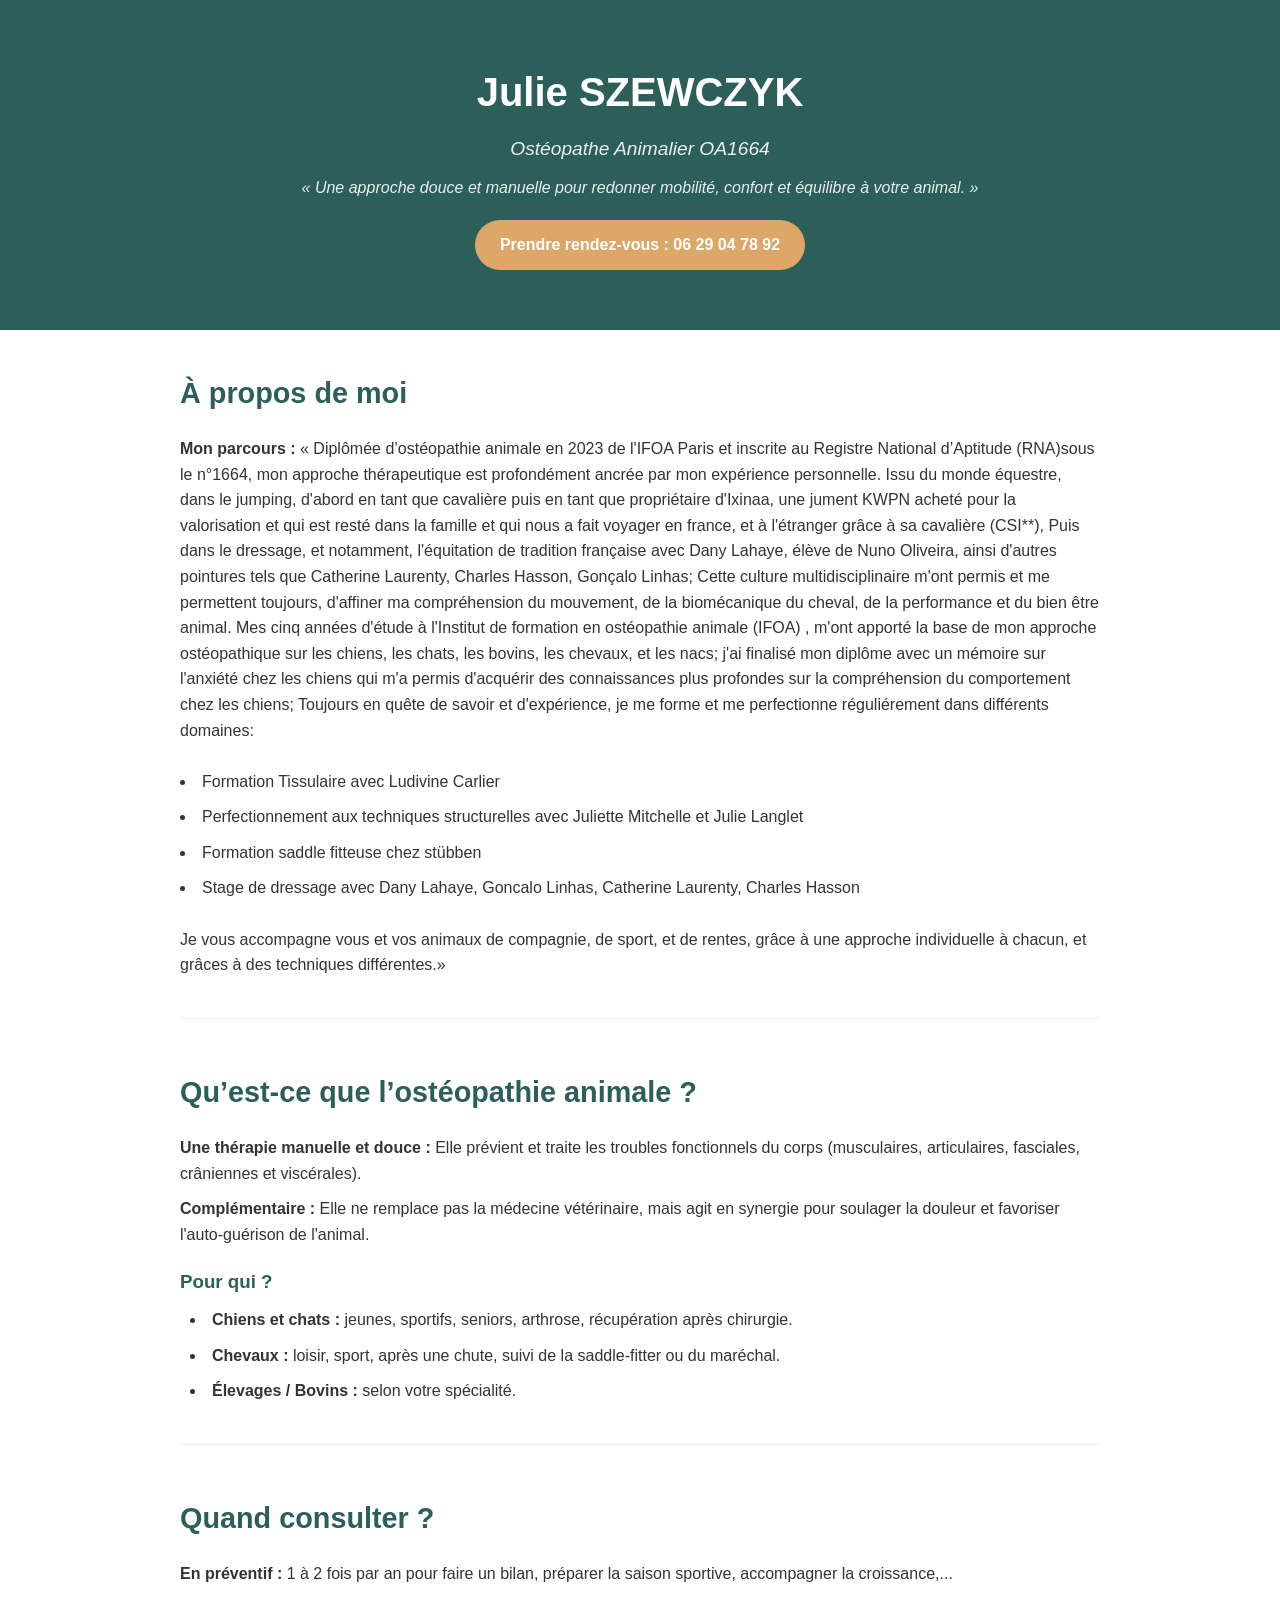
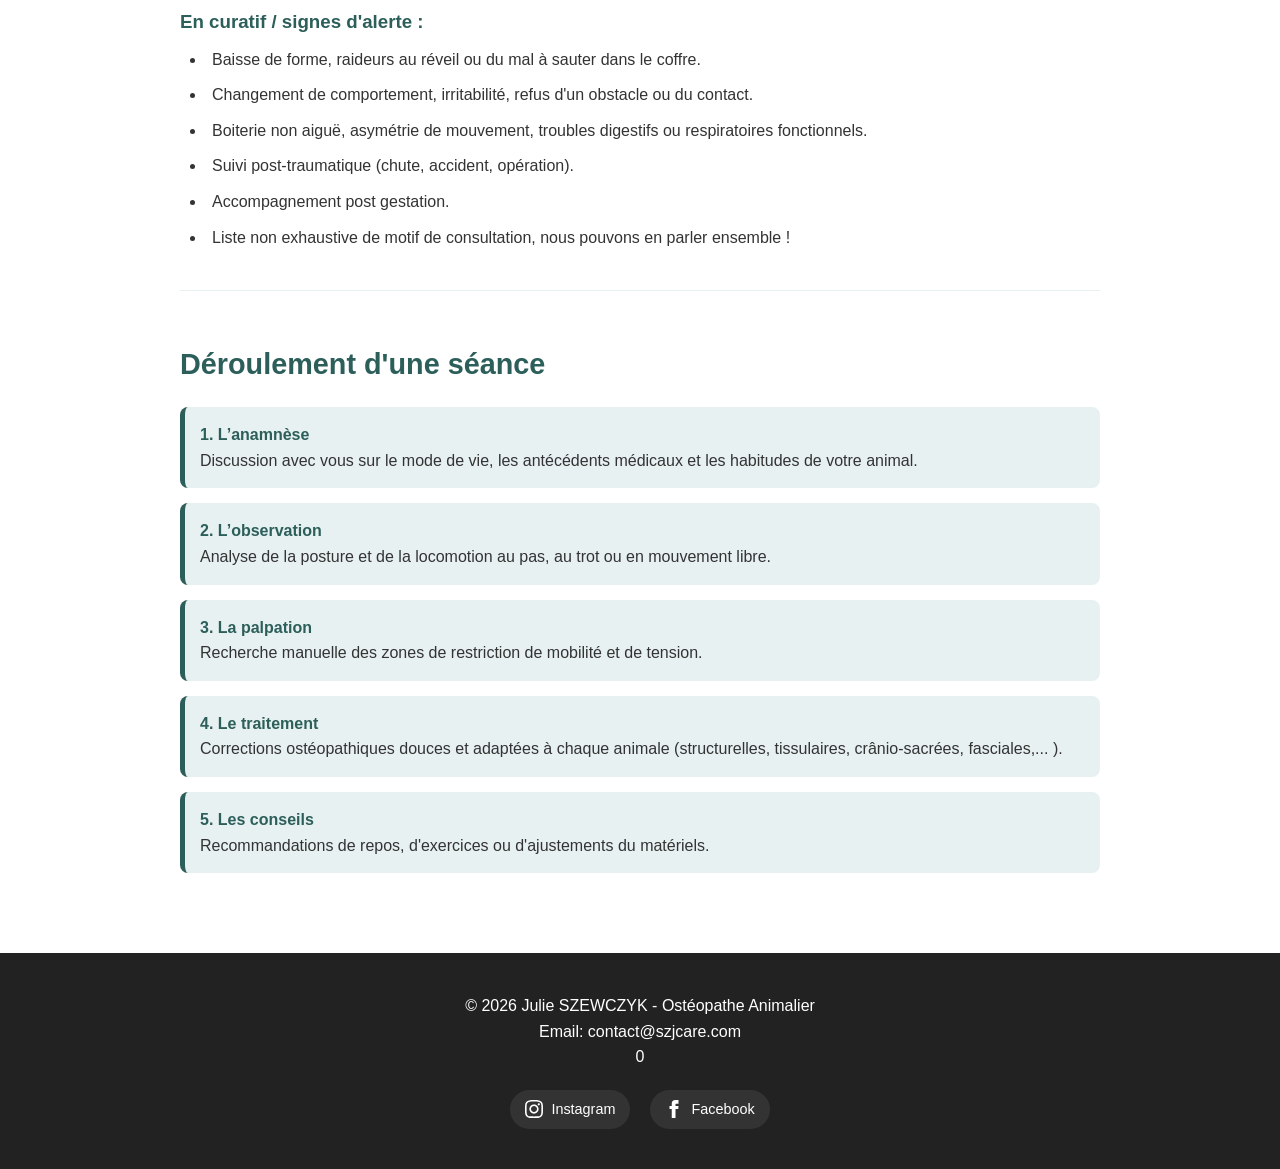
==== commit f12c6760: "Update index.html" ====
--- a/index.html
+++ b/index.html
@@ -209,16 +209,6 @@
                     <p>Recommandations de repos, d'exercices ou d'ajustements du matériels.</p>
                 </div>
             </div>
-        </section>
-        <section id="tarifs">
-            <h2>Tarifs & Infos pratiques</h2>
-            <div class="tarifs-box">
-                <p><strong>Séance chien / chat :</strong> 60 € <em>(+ frais de déplacement selon le secteur)</em></p>
-                <p><strong>Séance cheval :</strong> 80 € <em>(+ frais de déplacement selon le secteur)</em></p>
-                <p style="margin-top: 15px;"><strong>Zone d'intervention :</strong> Déplacement dans le nord, le pas de calais, la somme et la Belgique possible.</p>
-            </div>
-        </section>
-
     </div>
 
     <footer>
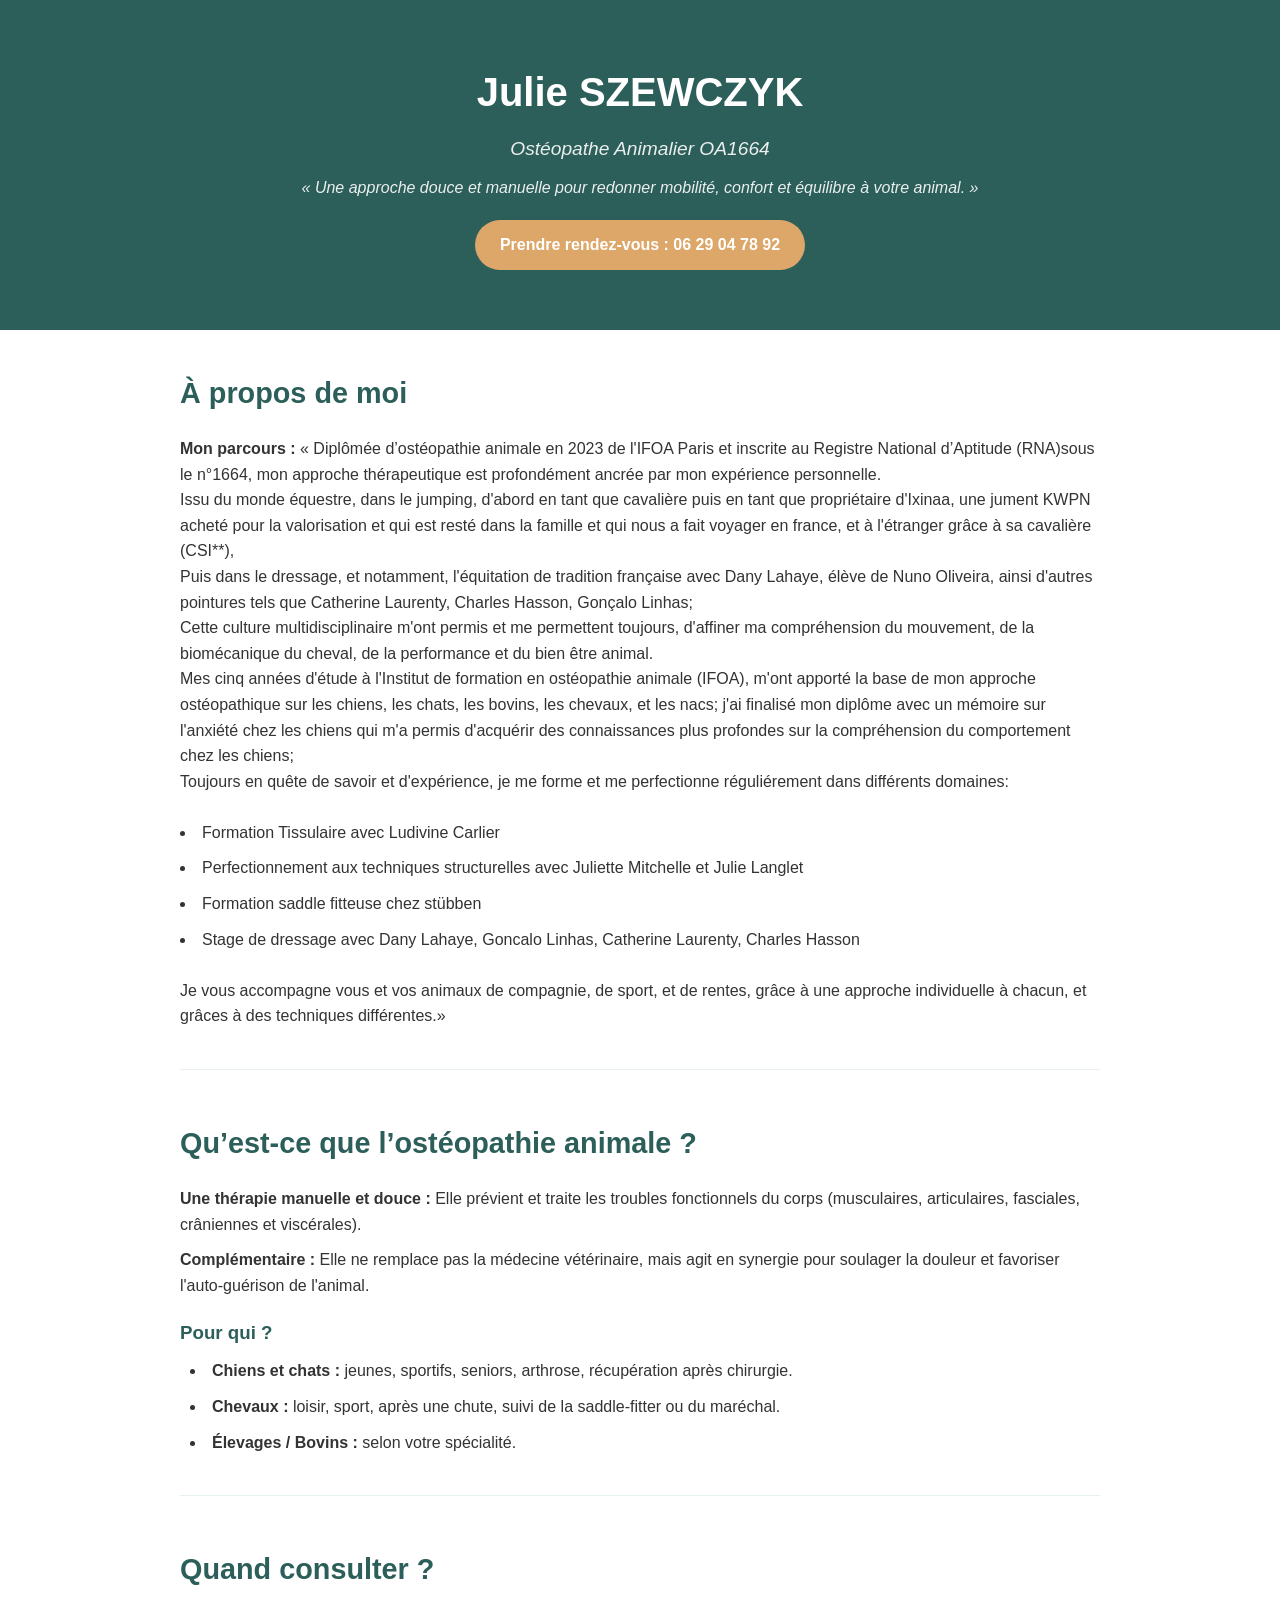
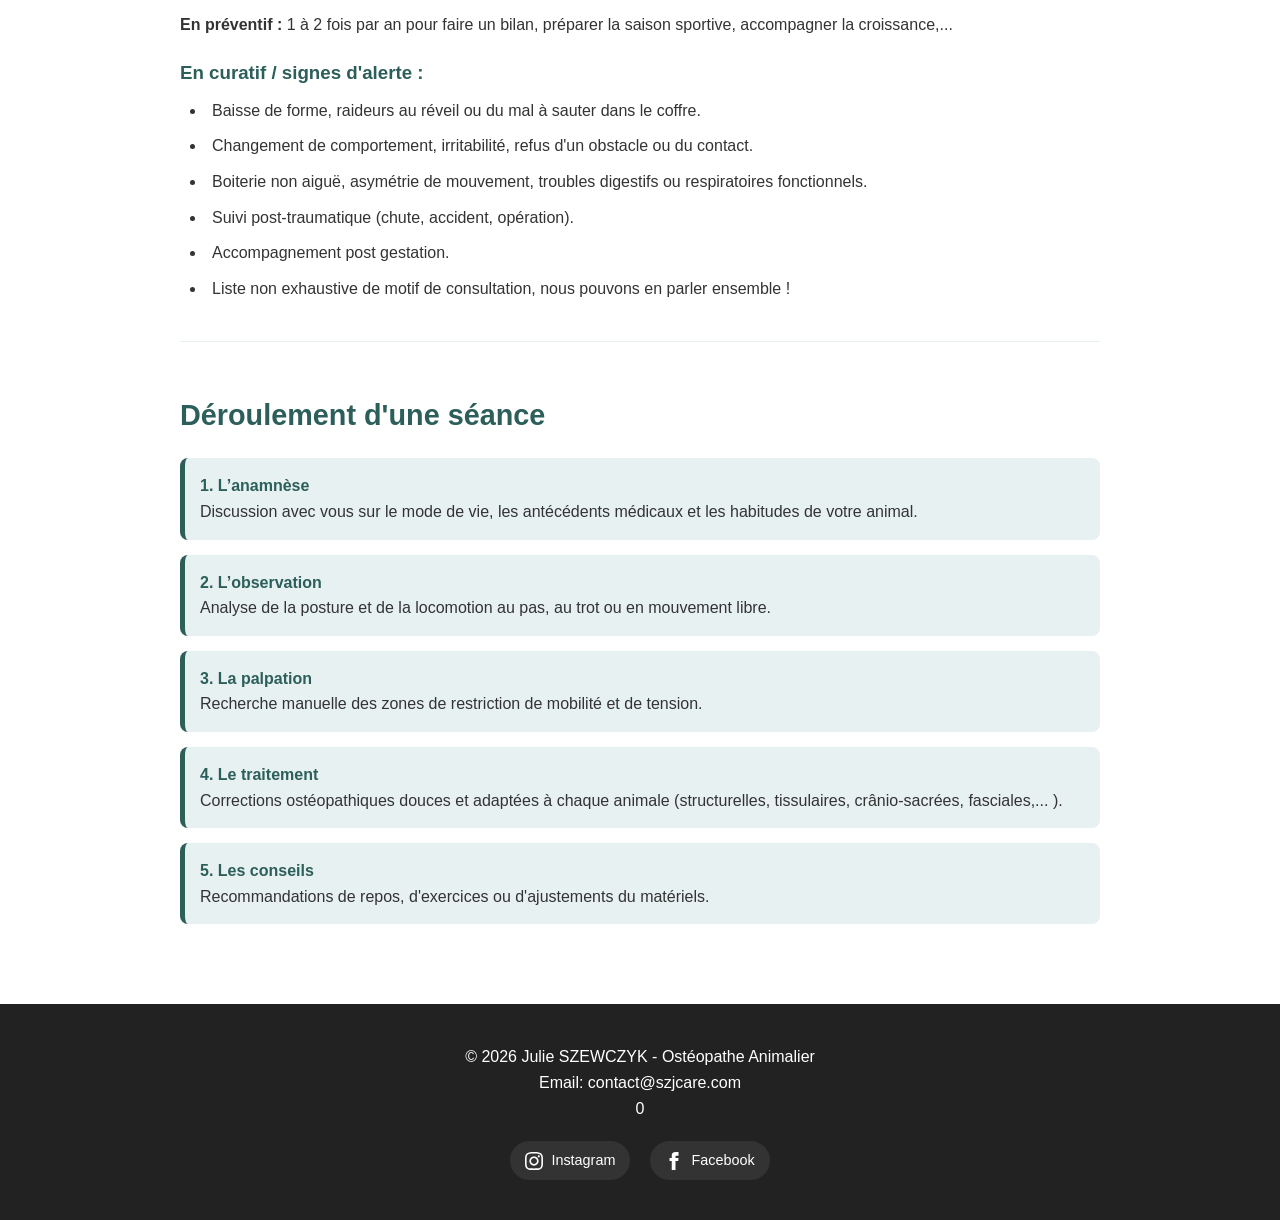
==== commit e98b21f4: "Add files via upload" ====
--- a/index.html
+++ b/index.html
@@ -150,7 +150,7 @@
 	        <section id="a-propos">
             <h2>À propos de moi</h2>
             <p><strong>Mon parcours :</strong> 
-			« Diplômée d’ostéopathie animale en 2023 de l'IFOA Paris et inscrite au Registre National d’Aptitude (RNA)sous le n°1664, mon approche thérapeutique est profondément ancrée par mon expérience personnelle. Issu du monde équestre, dans le jumping, d'abord en tant que cavalière puis en tant que propriétaire d'Ixinaa, une jument KWPN acheté pour la valorisation et qui est resté dans la famille et qui nous a fait voyager en france, et à l'étranger grâce à sa cavalière (CSI**), Puis dans le dressage, et notamment, l'équitation de tradition française avec Dany Lahaye, élève de Nuno Oliveira, ainsi d'autres pointures tels que Catherine Laurenty, Charles Hasson, Gonçalo Linhas; Cette culture multidisciplinaire m'ont permis et me permettent toujours, d'affiner ma compréhension du mouvement, de la biomécanique du cheval, de la performance et du bien être animal. Mes cinq années d'étude à l'Institut de formation en ostéopathie animale (IFOA) , m'ont apporté la base de mon approche ostéopathique sur les chiens, les chats, les bovins, les chevaux, et les nacs; j'ai finalisé mon diplôme avec un mémoire sur l'anxiété chez les chiens qui m'a permis d'acquérir des connaissances plus profondes sur la compréhension du comportement chez les chiens; Toujours en quête de savoir et d'expérience, je me forme et me perfectionne réguliérement dans différents domaines:
+			« Diplômée d’ostéopathie animale en 2023 de l'IFOA Paris et inscrite au Registre National d’Aptitude (RNA)sous le n°1664, mon approche thérapeutique est profondément ancrée par mon expérience personnelle. <p>Issu du monde équestre, dans le jumping, d'abord en tant que cavalière puis en tant que propriétaire d'Ixinaa, une jument KWPN acheté pour la valorisation et qui est resté dans la famille et qui nous a fait voyager en france, et à l'étranger grâce à sa cavalière (CSI**), <br>Puis dans le dressage, et notamment, l'équitation de tradition française avec Dany Lahaye, élève de Nuno Oliveira, ainsi d'autres pointures tels que Catherine Laurenty, Charles Hasson, Gonçalo Linhas;<p> Cette culture multidisciplinaire m'ont permis et me permettent toujours, d'affiner ma compréhension du mouvement, de la biomécanique du cheval, de la performance et du bien être animal.<p> Mes cinq années d'étude à l'Institut de formation en ostéopathie animale (IFOA), m'ont apporté la base de mon approche ostéopathique sur les chiens, les chats, les bovins, les chevaux, et les nacs; j'ai finalisé mon diplôme avec un mémoire sur l'anxiété chez les chiens qui m'a permis d'acquérir des connaissances plus profondes sur la compréhension du comportement chez les chiens; <p>Toujours en quête de savoir et d'expérience, je me forme et me perfectionne réguliérement dans différents domaines:
 <p><br><li>Formation Tissulaire avec Ludivine Carlier
 <p><li>Perfectionnement aux techniques structurelles avec Juliette Mitchelle et Julie Langlet
 <p><li>Formation saddle fitteuse chez stübben
@@ -209,6 +209,7 @@
                     <p>Recommandations de repos, d'exercices ou d'ajustements du matériels.</p>
                 </div>
             </div>
+        </section>
     </div>
 
     <footer>
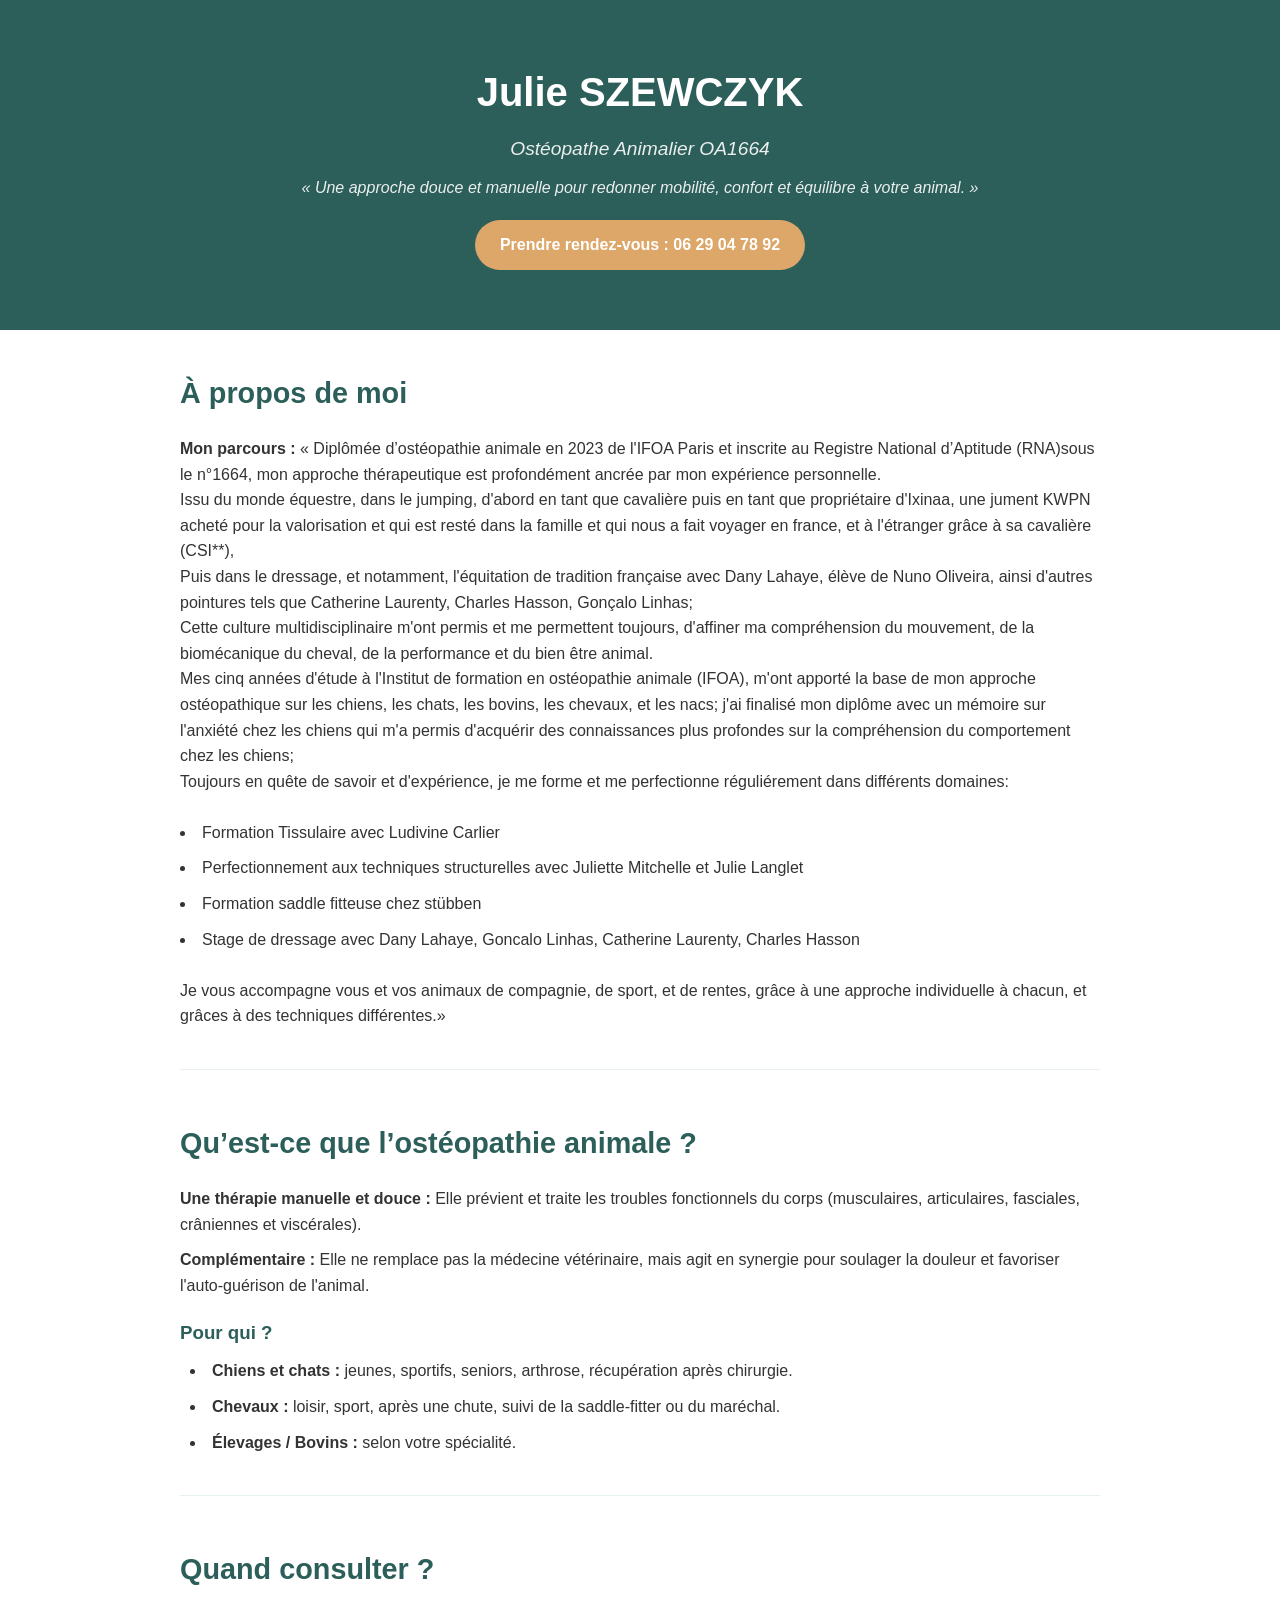
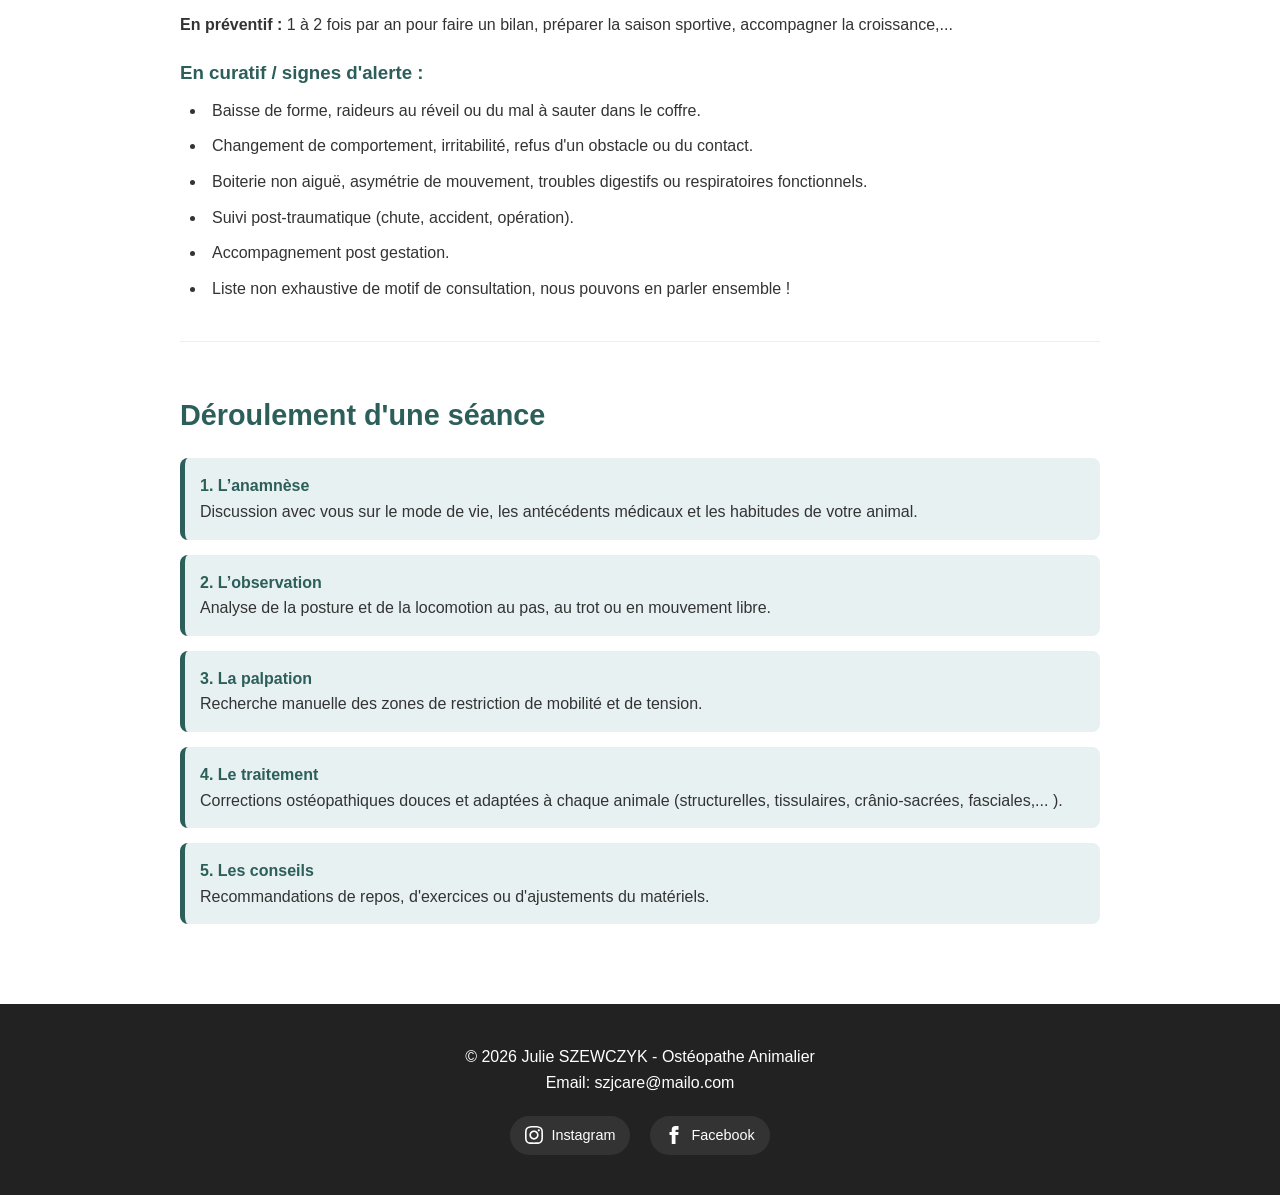
==== commit 0f628113: "Update contact email" ====
--- a/index.html
+++ b/index.html
@@ -2,8 +2,9 @@
 <html lang="fr">
 <head>
     <meta charset="UTF-8">
+    <title>SZJCARE : Ostéopathe Animalier sur Amiens</title>
+    <meta name="description" content="Ostéopathe animalier diplômé IFOA. basé près d'Amiens et de Montreuil-sur-Mer. Se déplace dans les hauts de France et la Belgique">
     <meta name="viewport" content="width=device-width, initial-scale=1.0">
-    <title>SZJCARE</title>
     <style>
         :root {
             --primary: #2c5e5a;
@@ -214,8 +215,8 @@
 
     <footer>
         <p>© 2026 Julie SZEWCZYK - Ostéopathe Animalier</p>
-        <p>Email: contact@szjcare.com</p>
-        0
+        <p>Email: szjcare@mailo.com</p>
+        
         <div class="social-icons">
             <!-- Instagram Icon -->
             <a href="https://instagram.com/szjosteo" target="_blank">
